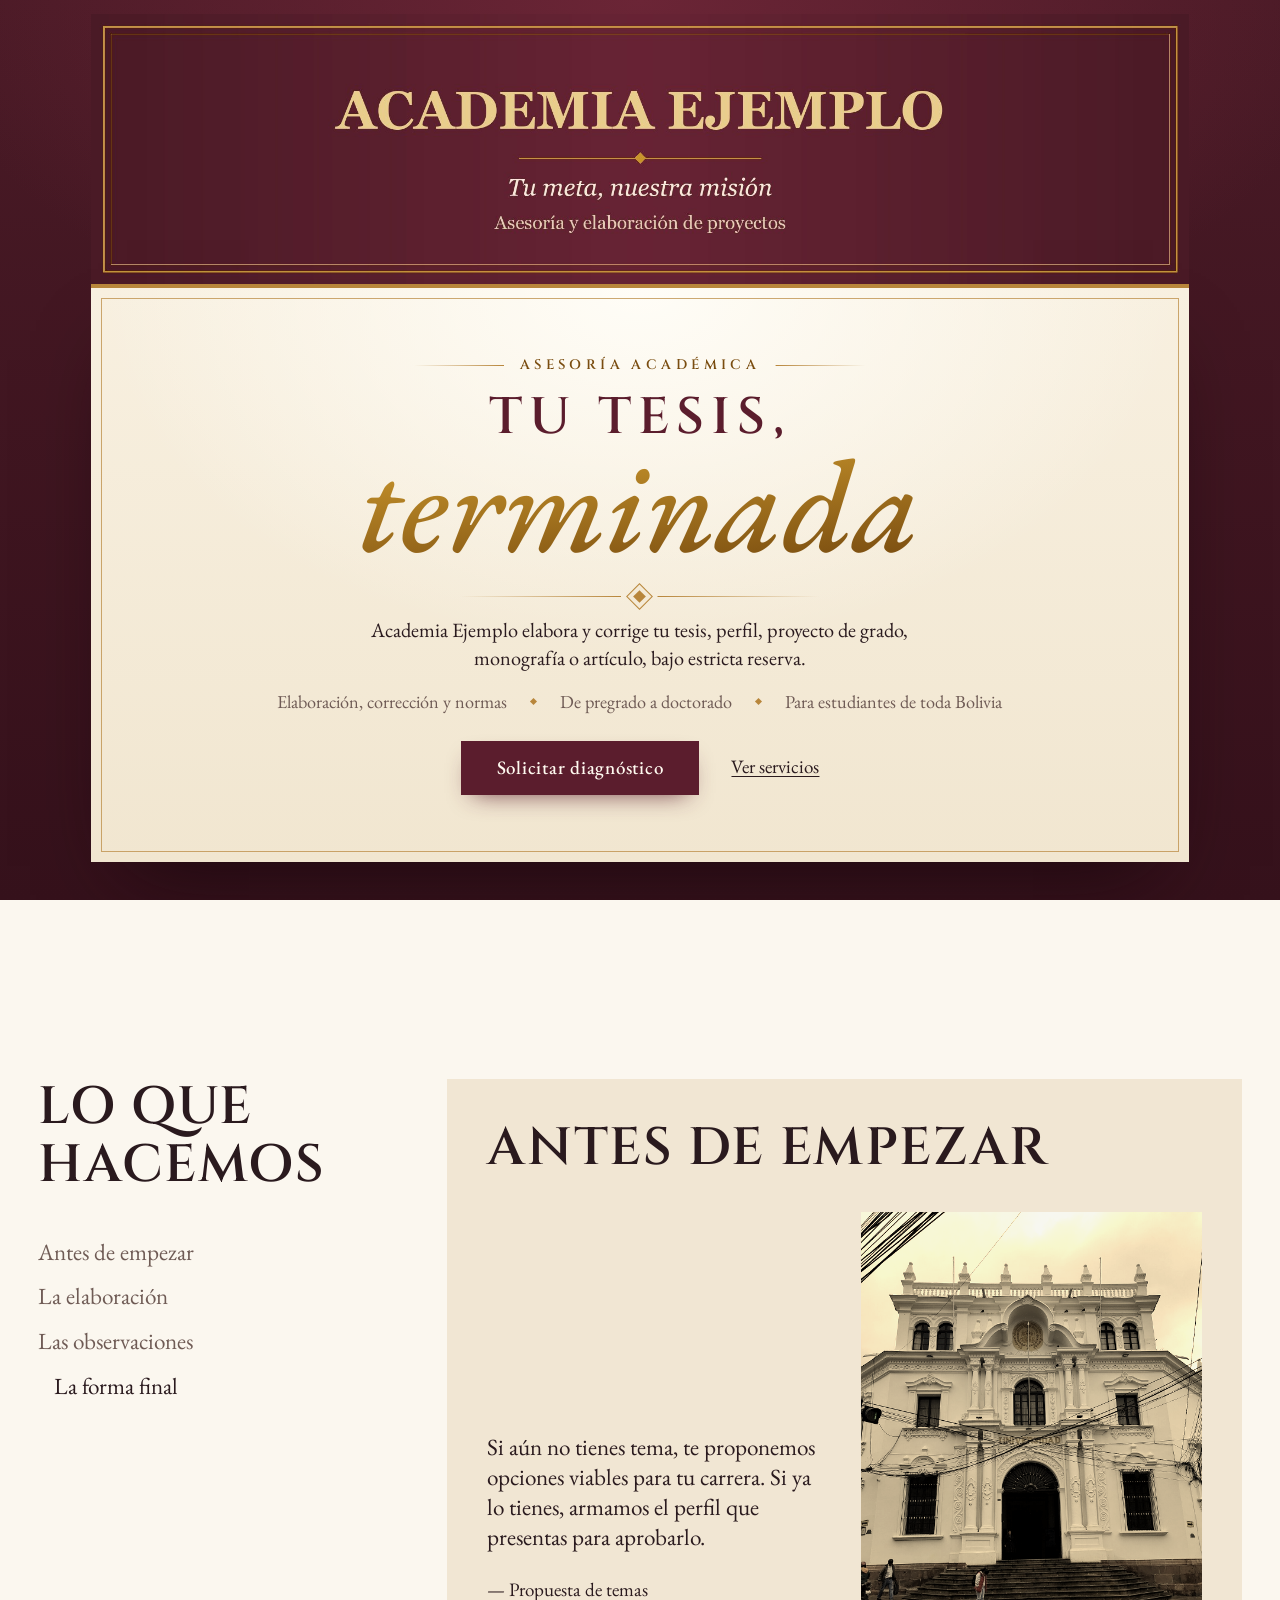
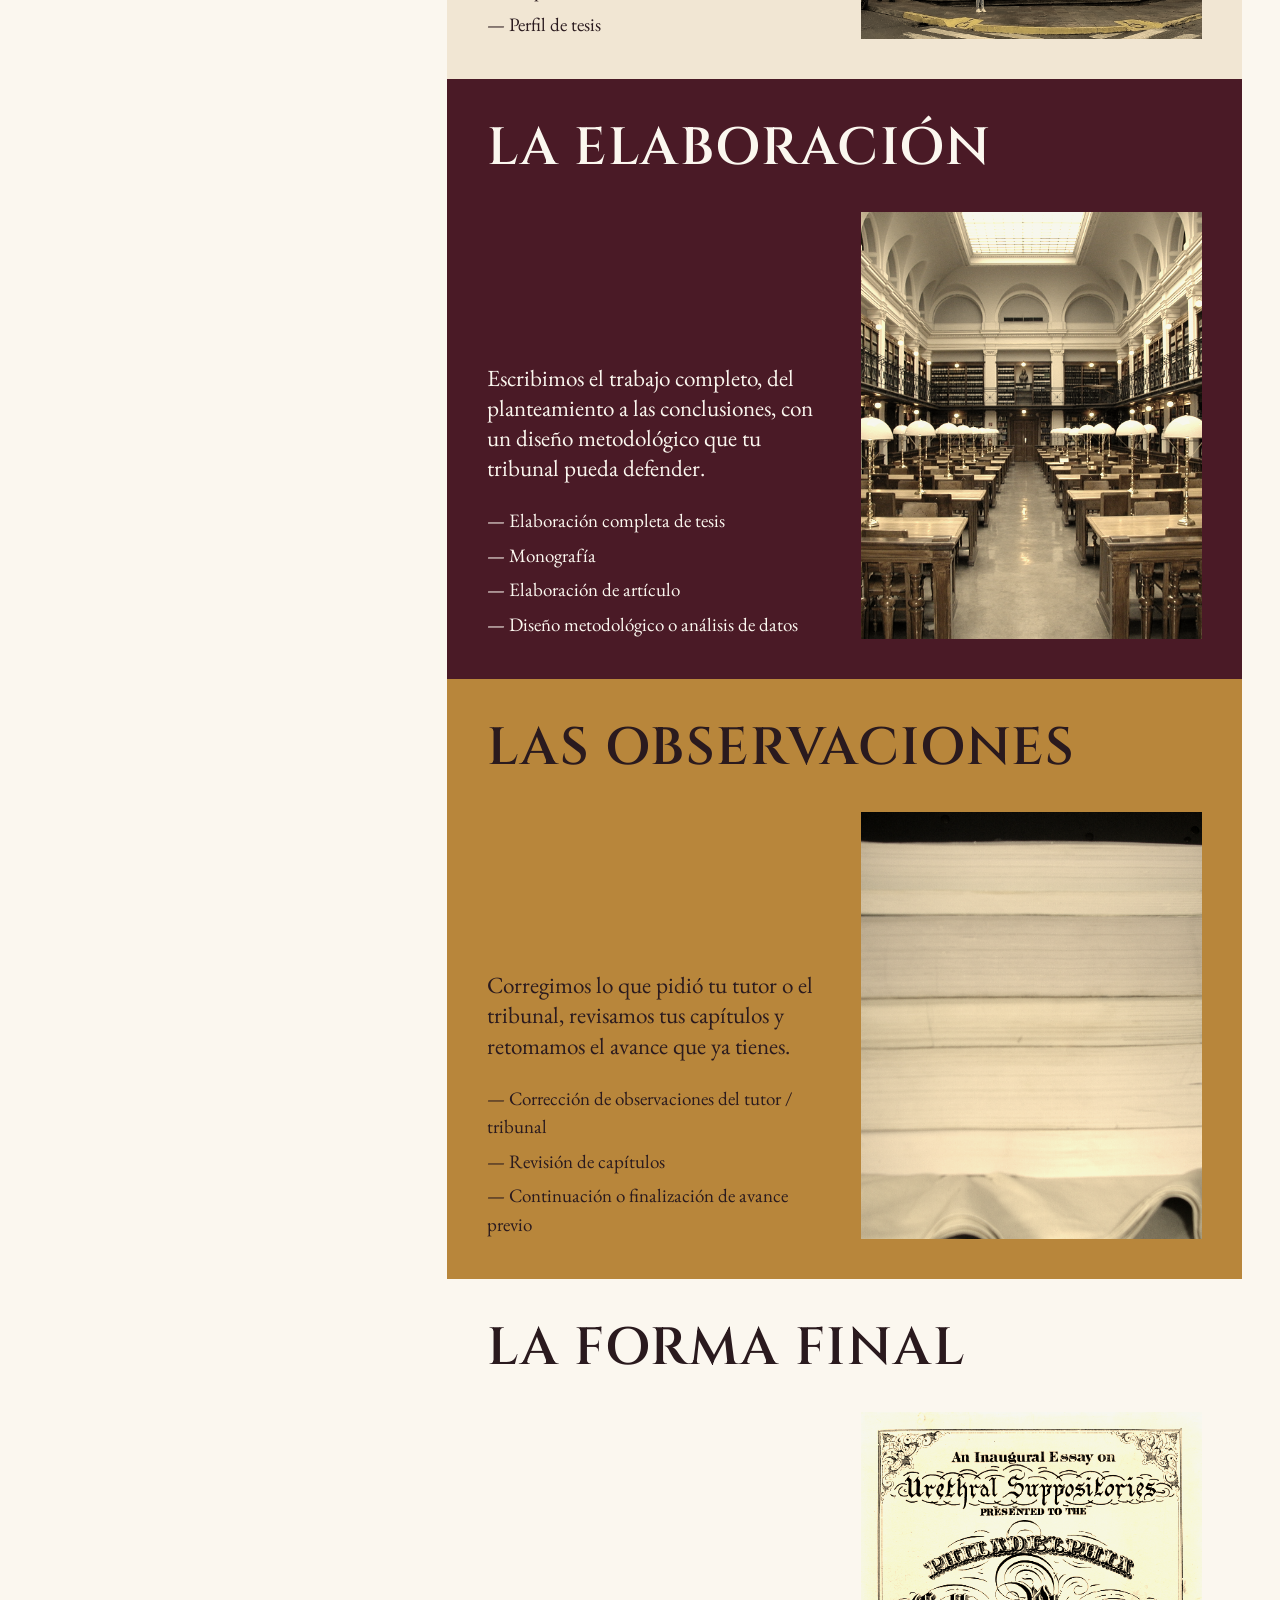
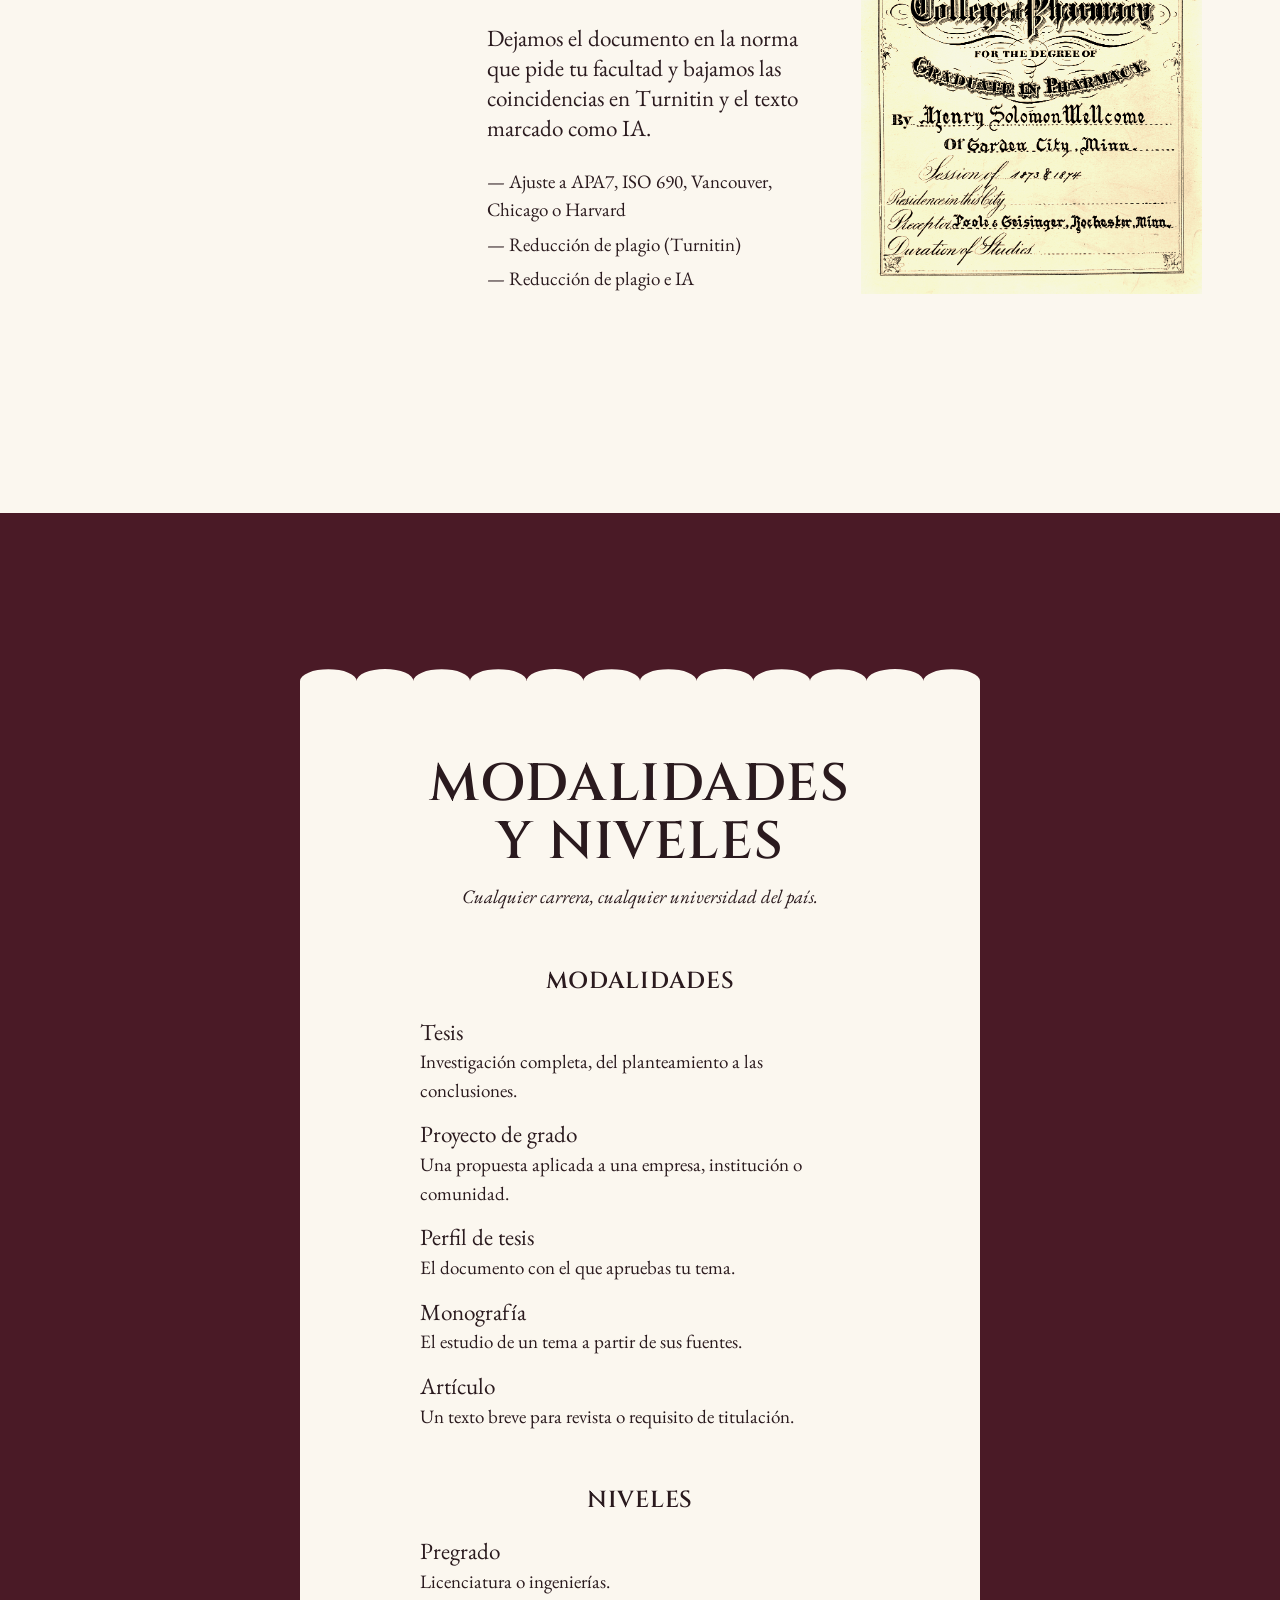
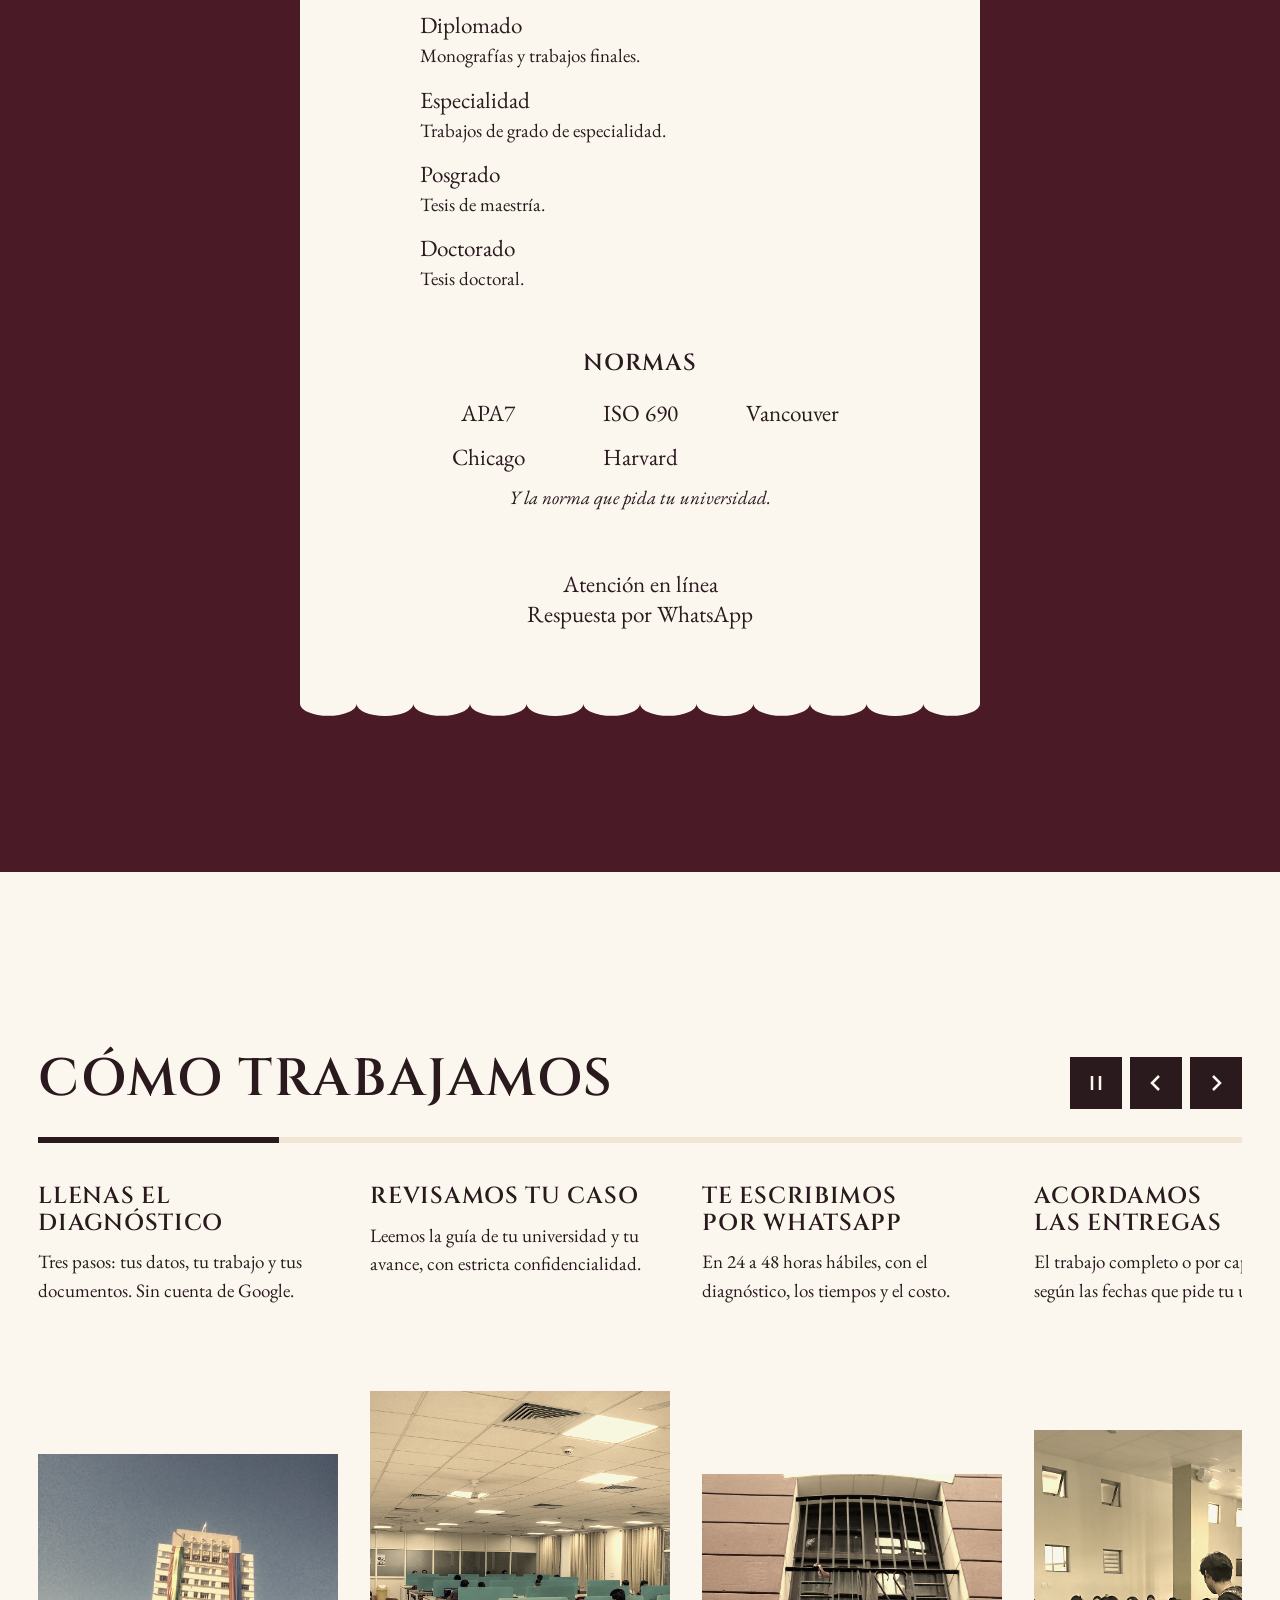
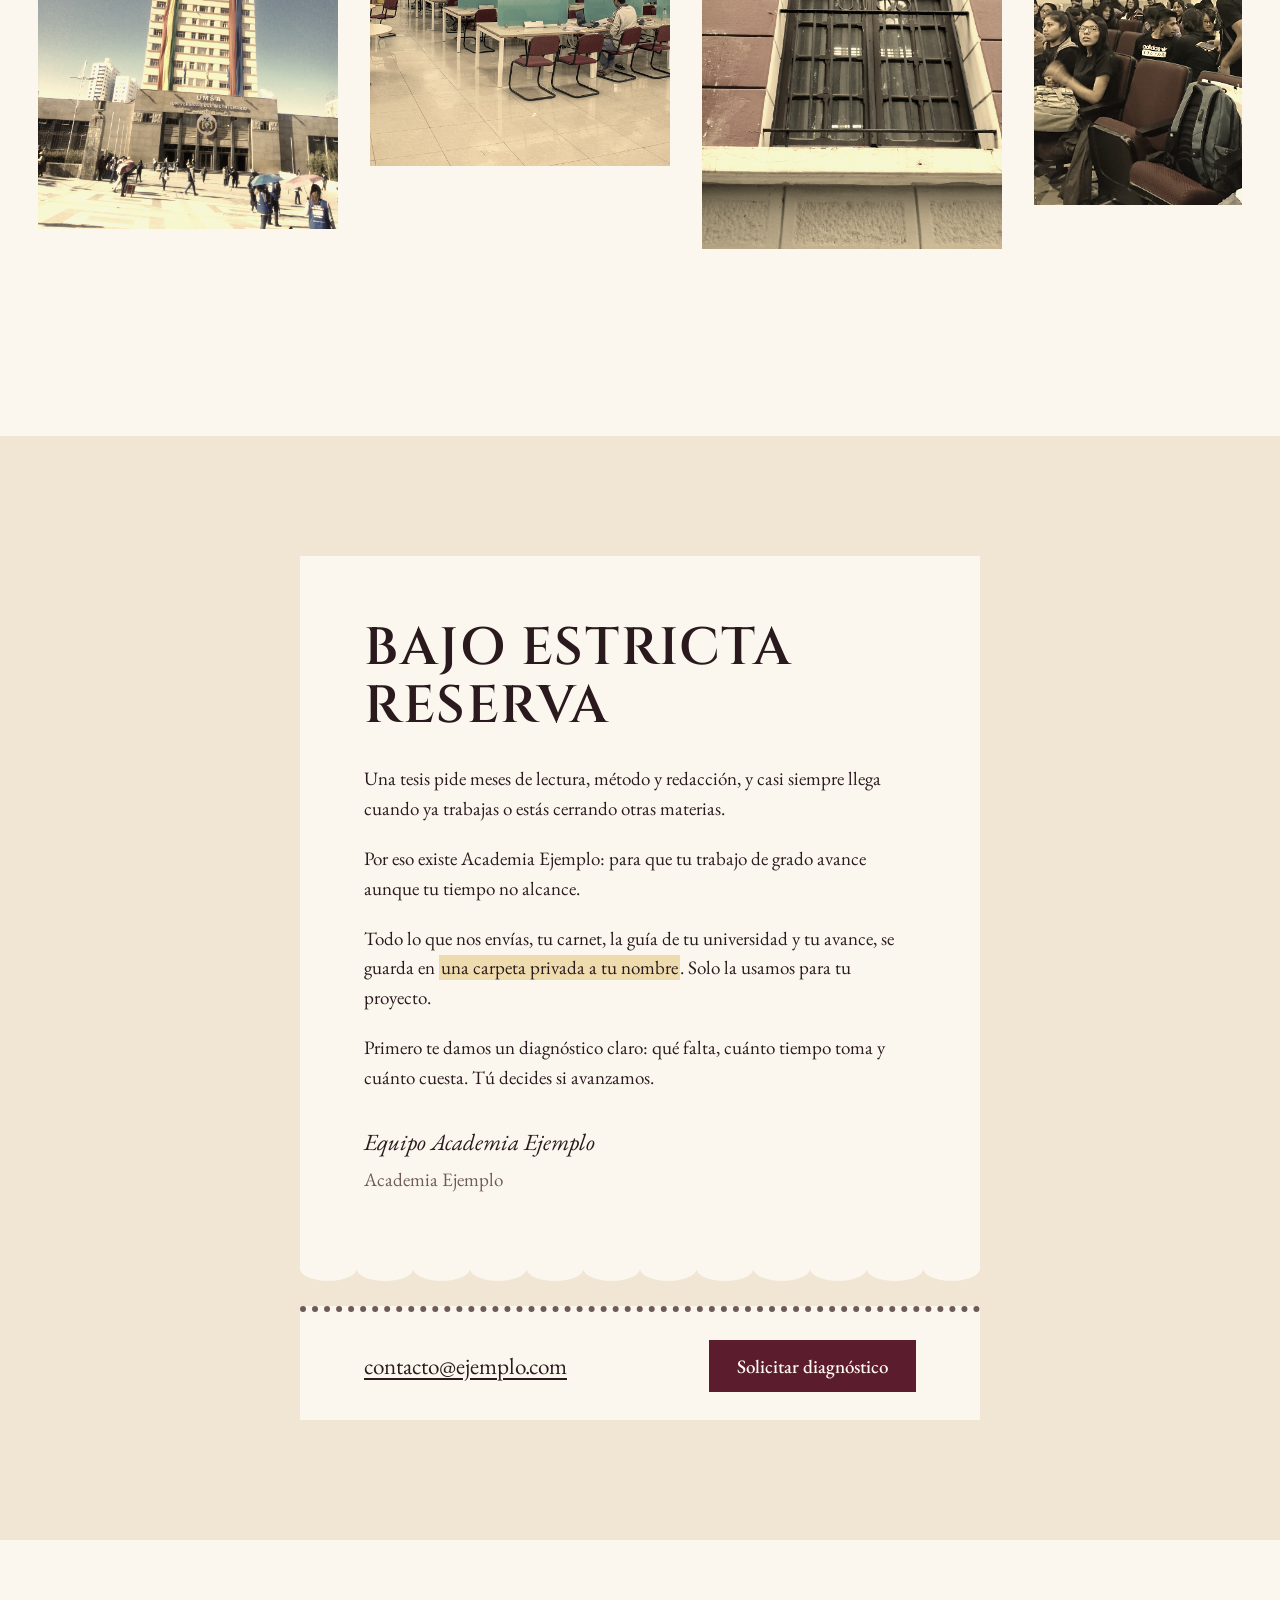
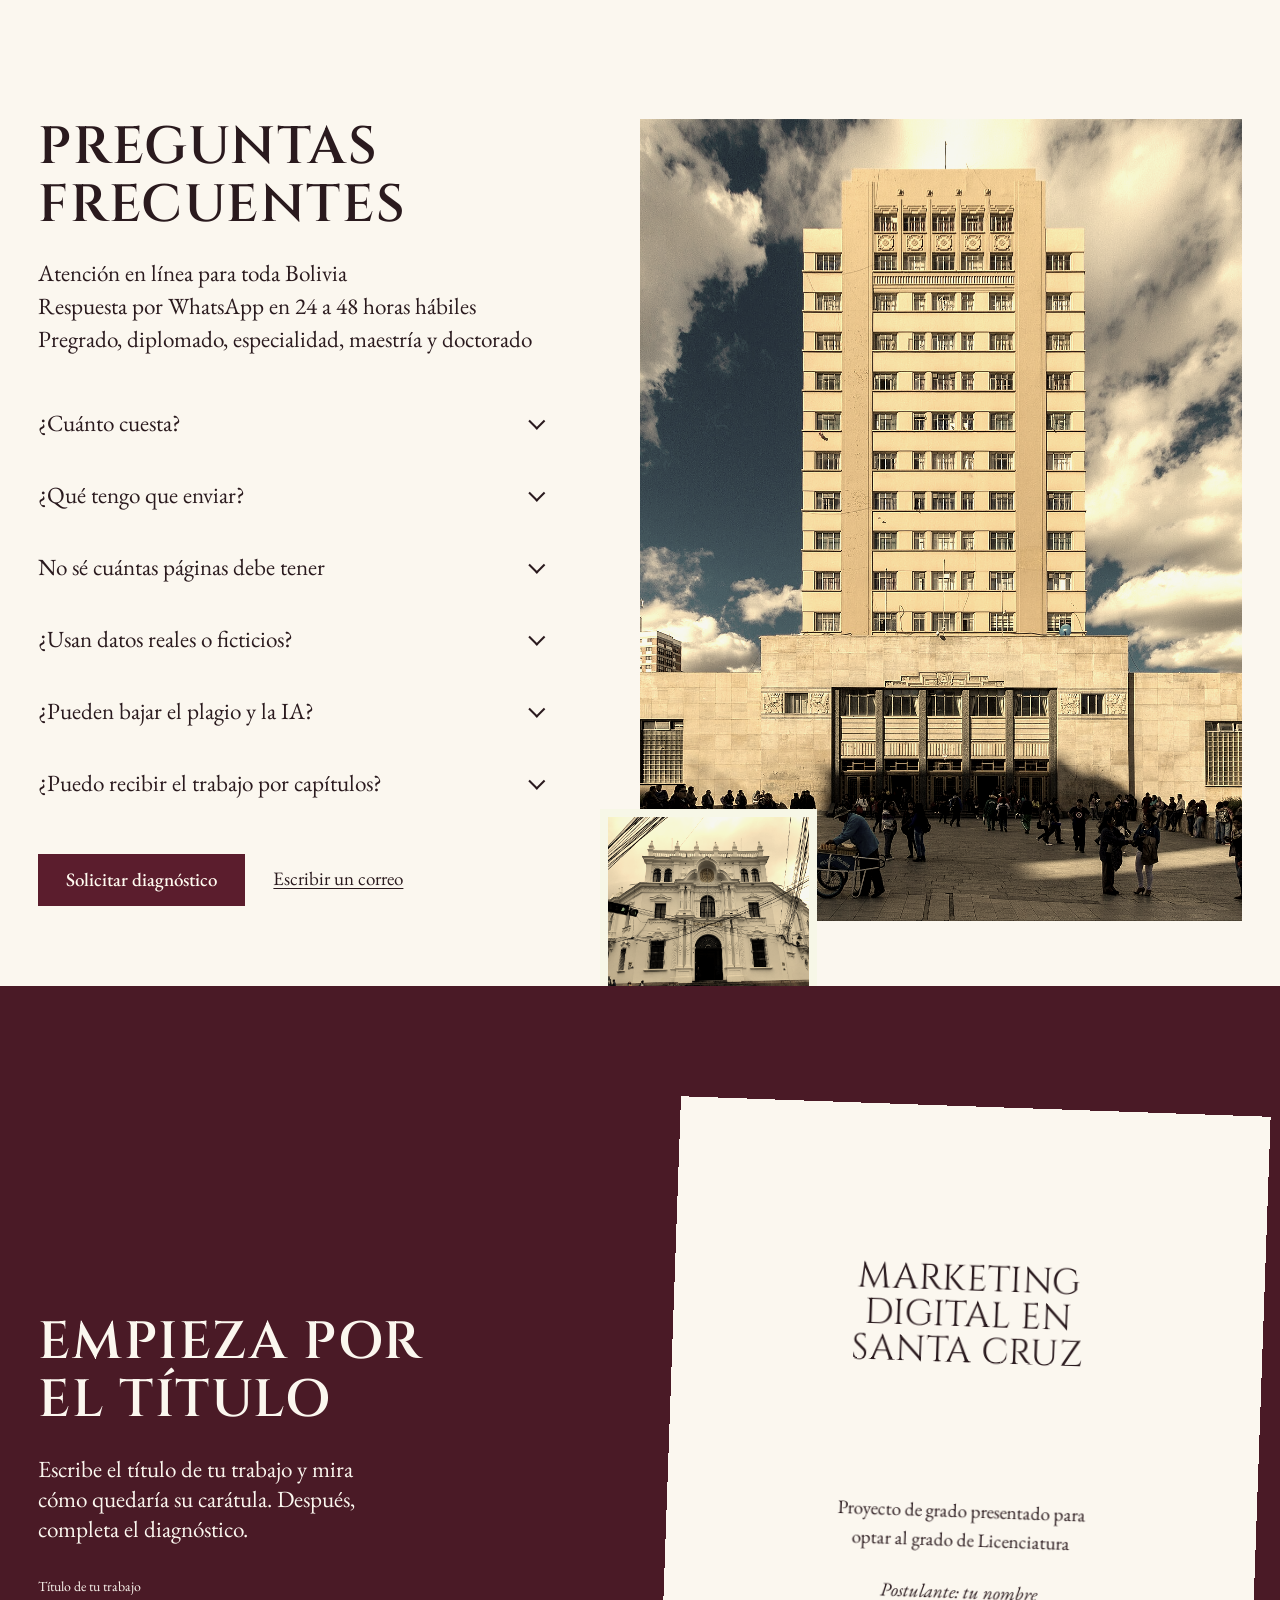
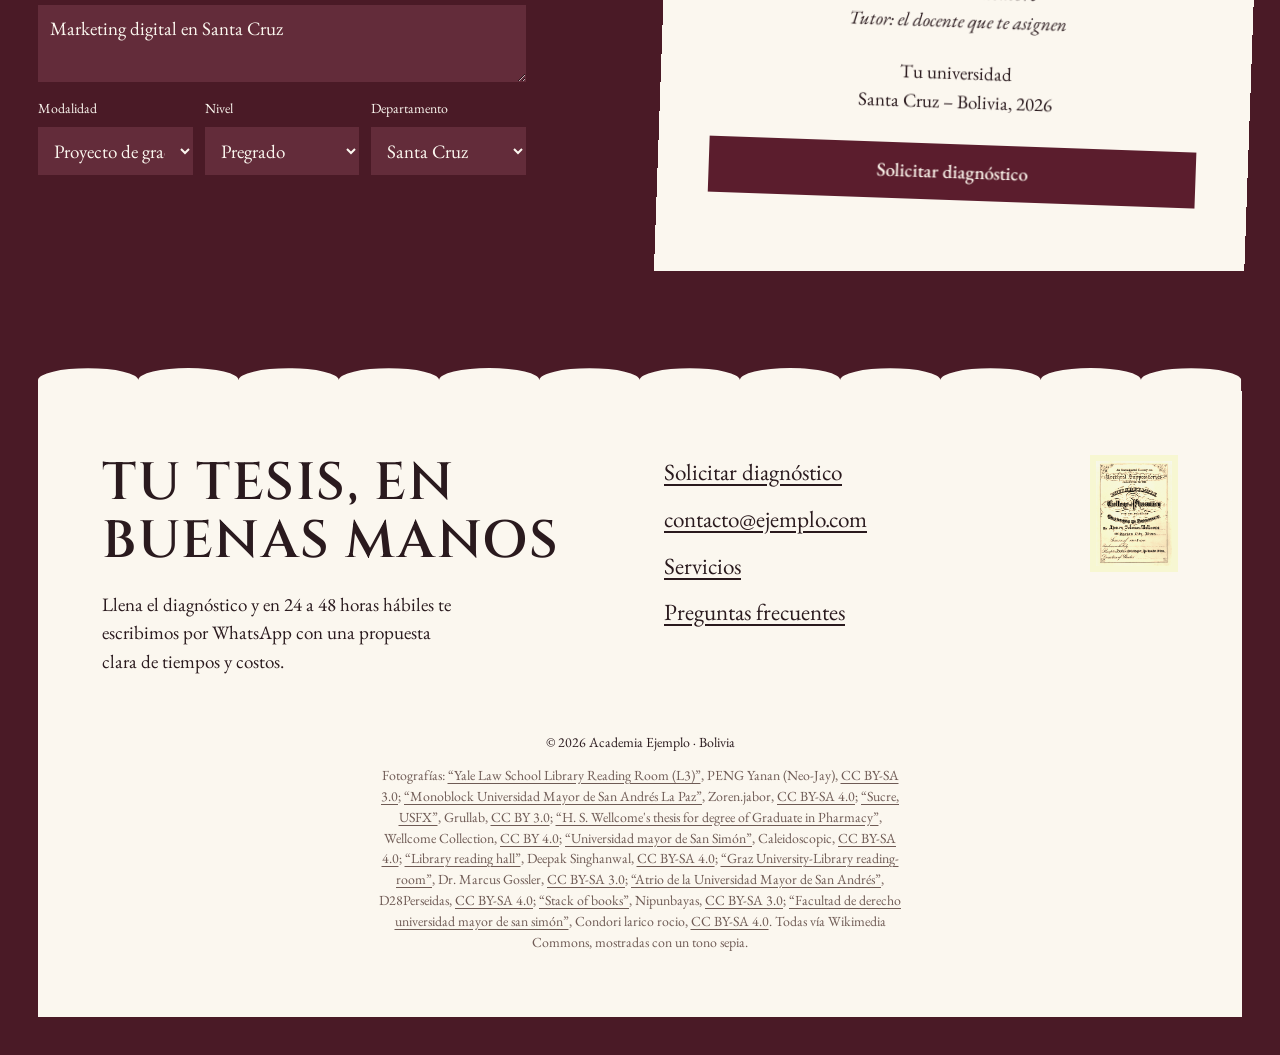
==== index.html @ 6fb90337 "Plantilla: formulario de solicitudes con Google Apps Script, Drive, Sheets y panel de administración" ====
<!doctype html>
<html lang="es">
<head>
  <meta charset="utf-8">
  <meta name="viewport" content="width=device-width, initial-scale=1">
  <title>Academia Ejemplo · Elaboración y corrección de tesis</title>
  <meta name="description" content="Academia Ejemplo elabora y corrige tesis, perfiles, proyectos de grado, monografías y artículos para estudiantes de toda Bolivia, bajo estricta reserva.">
  <link rel="preconnect" href="https://fonts.googleapis.com">
  <link rel="preconnect" href="https://fonts.gstatic.com" crossorigin>
  <link href="https://fonts.googleapis.com/css2?family=Cinzel:wght@400;500;600;700&family=EB+Garamond:ital,wght@0,400;0,500;1,400;1,500&display=swap" rel="stylesheet">
  <link rel="stylesheet" href="site.css">
</head>
<body>

  <!-- Portada: el banner de la marca y, debajo, la carátula -->
  <header class="hero">
    <div class="banner-wrap">
      <img class="banner" src="assets/banner.jpg" width="2000" height="492"
           alt="Academia Ejemplo. Tu meta, nuestra misión. Asesoría y elaboración de tesis y proyectos.">
    </div>
    <div class="hero-card">
      <p class="kicker"><span>Asesoría académica</span></p>
      <h1 class="title">
        <span class="title-small">Tu tesis,</span>
        <em class="title-big">terminada</em>
      </h1>
      <div class="orn" aria-hidden="true"><i></i><b></b><i></i></div>
      <p class="support">Academia Ejemplo elabora y corrige tu tesis, perfil, proyecto de grado, monografía o artículo, bajo estricta reserva.</p>
      <ul class="facts">
        <li>Elaboración, corrección y normas</li>
        <li>De pregrado a doctorado</li>
        <li>Para estudiantes de toda Bolivia</li>
      </ul>
      <div class="hero-foot">
        <a class="btn" href="solicitud.html">Solicitar diagnóstico</a>
        <a class="link" href="#servicios">Ver servicios</a>
      </div>
    </div>
  </header>

  <main>

    <!-- Servicios: hojas apiladas, una por etapa del trabajo -->
    <section class="services" id="servicios" aria-labelledby="servicios-titulo">
      <div class="wrap services-grid">
      <div class="services-index">
        <h2 id="servicios-titulo">Lo que hacemos</h2>
        <ul>
          <li><a href="#etapa-inicio" class="is-active">Antes de empezar</a></li>
          <li><a href="#etapa-elaboracion">La elaboración</a></li>
          <li><a href="#etapa-observaciones">Las observaciones</a></li>
          <li><a href="#etapa-forma">La forma final</a></li>
        </ul>
      </div>
      <div class="sheets">
        <article class="sheet sheet--surface" id="etapa-inicio">
          <h3 class="sheet-name">Antes de empezar</h3>
          <div class="sheet-text">
            <p>Si aún no tienes tema, te proponemos opciones viables para tu carrera. Si ya lo tienes, armamos el perfil que presentas para aprobarlo.</p>
            <ul>
              <li>Propuesta de temas</li>
              <li>Perfil de tesis</li>
            </ul>
          </div>
          <img data-slot="servicios-1" data-slot-label="Servicios · Antes de empezar" class="sheet-photo" src="assets/sucre-usfx.jpg" width="1920" height="1444" loading="lazy"
               alt="Fachada blanca de la Universidad San Francisco Xavier en Sucre, con su escalinata de piedra">
        </article>
        <article class="sheet sheet--ink" id="etapa-elaboracion">
          <h3 class="sheet-name">La elaboración</h3>
          <div class="sheet-text">
            <p>Escribimos el trabajo completo, del planteamiento a las conclusiones, con un diseño metodológico que tu tribunal pueda defender.</p>
            <ul>
              <li>Elaboración completa de tesis</li>
              <li>Monografía</li>
              <li>Elaboración de artículo</li>
              <li>Diseño metodológico o análisis de datos</li>
            </ul>
          </div>
          <img data-slot="servicios-2" data-slot-label="Servicios · La elaboración" class="sheet-photo" src="assets/graz-university-library-reading-room.jpg" width="1600" height="1200" loading="lazy"
               alt="Sala de lectura de la biblioteca de la Universidad de Graz, con estanterías y mesas largas">
        </article>
        <article class="sheet sheet--accent" id="etapa-observaciones">
          <h3 class="sheet-name">Las observaciones</h3>
          <div class="sheet-text">
            <p>Corregimos lo que pidió tu tutor o el tribunal, revisamos tus capítulos y retomamos el avance que ya tienes.</p>
            <ul>
              <li>Corrección de observaciones del tutor / tribunal</li>
              <li>Revisión de capítulos</li>
              <li>Continuación o finalización de avance previo</li>
            </ul>
          </div>
          <img data-slot="servicios-3" data-slot-label="Servicios · Las observaciones" class="sheet-photo" src="assets/stack-of-books.jpg" width="1920" height="1440" loading="lazy"
               alt="Pila de hojas y libros lista para revisar">
        </article>
        <article class="sheet sheet--paper" id="etapa-forma">
          <h3 class="sheet-name">La forma final</h3>
          <div class="sheet-text">
            <p>Dejamos el documento en la norma que pide tu facultad y bajamos las coincidencias en Turnitin y el texto marcado como IA.</p>
            <ul>
              <li>Ajuste a APA7, ISO 690, Vancouver, Chicago o Harvard</li>
              <li>Reducción de plagio (Turnitin)</li>
              <li>Reducción de plagio e IA</li>
            </ul>
          </div>
          <img data-slot="servicios-4" data-slot-label="Servicios · La forma final" class="sheet-photo" src="assets/h-s-wellcome-s-thesis-for-degree.jpg" width="1920" height="2714" loading="lazy"
               alt="Carátula manuscrita de una tesis de farmacia de 1874, con el título, el grado y el nombre del autor">
        </article>
      </div>
      </div>
    </section>

    <!-- Modalidades, niveles y normas: la hoja impresa -->
    <section class="menu" id="modalidades" aria-labelledby="modalidades-titulo">
      <div class="menu-sheet" data-reveal>
        <svg class="scallop scallop--top" viewBox="0 0 640 24" preserveAspectRatio="none" aria-hidden="true"><use href="#scallops"/></svg>
        <h2 id="modalidades-titulo">Modalidades y niveles</h2>
        <p class="menu-note">Cualquier carrera, cualquier universidad del país.</p>

        <div class="menu-group">
          <h3>Modalidades</h3>
          <dl>
            <div><dt>Tesis</dt><dd>Investigación completa, del planteamiento a las conclusiones.</dd></div>
            <div><dt>Proyecto de grado</dt><dd>Una propuesta aplicada a una empresa, institución o comunidad.</dd></div>
            <div><dt>Perfil de tesis</dt><dd>El documento con el que apruebas tu tema.</dd></div>
            <div><dt>Monografía</dt><dd>El estudio de un tema a partir de sus fuentes.</dd></div>
            <div><dt>Artículo</dt><dd>Un texto breve para revista o requisito de titulación.</dd></div>
          </dl>
        </div>

        <div class="menu-group">
          <h3>Niveles</h3>
          <dl>
            <div><dt>Pregrado</dt><dd>Licenciatura o ingenierías.</dd></div>
            <div><dt>Diplomado</dt><dd>Monografías y trabajos finales.</dd></div>
            <div><dt>Especialidad</dt><dd>Trabajos de grado de especialidad.</dd></div>
            <div><dt>Posgrado</dt><dd>Tesis de maestría.</dd></div>
            <div><dt>Doctorado</dt><dd>Tesis doctoral.</dd></div>
          </dl>
        </div>

        <div class="menu-group">
          <h3>Normas</h3>
          <dl class="norms">
            <div><dt>APA7</dt></div>
            <div><dt>ISO 690</dt></div>
            <div><dt>Vancouver</dt></div>
            <div><dt>Chicago</dt></div>
            <div><dt>Harvard</dt></div>
          </dl>
          <p class="menu-note">Y la norma que pida tu universidad.</p>
        </div>

        <p class="menu-close">Atención en línea<br>Respuesta por WhatsApp</p>
        <svg class="scallop scallop--bottom" viewBox="0 0 640 24" preserveAspectRatio="none" aria-hidden="true"><use href="#scallops"/></svg>
      </div>
    </section>

    <!-- Cómo trabajamos: fila de momentos -->
    <section class="steps" id="proceso" aria-labelledby="proceso-titulo">
      <div class="wrap steps-head">
        <h2 id="proceso-titulo" data-reveal>Cómo trabajamos</h2>
        <div class="steps-nav">
          <button type="button" class="square" id="steps-toggle" aria-label="Pausar el movimiento automático" aria-pressed="false">
            <svg viewBox="0 0 24 24" aria-hidden="true"><path class="ico-pause" d="M8 5v14M16 5v14"/><path class="ico-play" d="M8 5l11 7-11 7z"/></svg>
          </button>
          <button type="button" class="square" data-scroll="-1" aria-label="Momento anterior">
            <svg viewBox="0 0 24 24" aria-hidden="true"><path d="M15 5 8 12l7 7"/></svg>
          </button>
          <button type="button" class="square" data-scroll="1" aria-label="Momento siguiente">
            <svg viewBox="0 0 24 24" aria-hidden="true"><path d="m9 5 7 7-7 7"/></svg>
          </button>
        </div>
      </div>
      <div class="wrap"><div class="progress" aria-hidden="true"><span></span></div></div>
      <ol class="row wrap" tabindex="0" aria-label="Pasos del proceso">
        <li class="moment" style="--gap:120px">
          <h3>Llenas el diagnóstico</h3>
          <p>Tres pasos: tus datos, tu trabajo y tus documentos. Sin cuenta de Google.</p>
          <img data-slot="paso-1" data-slot-label="Cómo trabajamos · Llenas el diagnóstico" src="assets/atrio-de-la-universidad-mayor-de-san.jpg" width="1920" height="2560" loading="lazy"
               alt="Edificio central de la Universidad Mayor de San Andrés en La Paz, con estudiantes en el atrio">
        </li>
        <li class="moment" style="--gap:84px">
          <h3>Revisamos tu caso</h3>
          <p>Leemos la guía de tu universidad y tu avance, con estricta confidencialidad.</p>
          <img data-slot="paso-2" data-slot-label="Cómo trabajamos · Revisamos tu caso" src="assets/library-reading-hall.jpg" width="1920" height="1280" loading="lazy"
               alt="Sala de lectura con mesas largas y lámparas">
        </li>
        <li class="moment" style="--gap:140px">
          <h3>Te escribimos por WhatsApp</h3>
          <p>En 24 a 48 horas hábiles, con el diagnóstico, los tiempos y el costo.</p>
          <img data-slot="paso-3" data-slot-label="Cómo trabajamos · Te escribimos por WhatsApp" src="assets/facultad-de-derecho-universidad-mayor-de-san.jpg" width="1920" height="2560" loading="lazy"
               alt="Edificio de la Facultad de Derecho de la Universidad Mayor de San Simón en Cochabamba">
        </li>
        <li class="moment" style="--gap:96px">
          <h3>Acordamos las entregas</h3>
          <p>El trabajo completo o por capítulos, según las fechas que pide tu universidad.</p>
          <img data-slot="paso-4" data-slot-label="Cómo trabajamos · Acordamos las entregas" src="assets/universidad-mayor-de-san-simon.jpg" width="1920" height="1080" loading="lazy"
               alt="Campus de la Universidad Mayor de San Simón en Cochabamba">
        </li>
        <li class="moment" style="--gap:128px">
          <h3>Revisas cada parte</h3>
          <p>Si tu tutor observa algo, lo corregimos antes de la siguiente entrega.</p>
          <img data-slot="paso-5" data-slot-label="Cómo trabajamos · Revisas cada parte" src="assets/monoblock-universidad-mayor-de-san-andres-la.jpg" width="1920" height="1495" loading="lazy"
               alt="El Monoblock de la Universidad Mayor de San Andrés en La Paz, bajo un cielo con nubes">
        </li>
        <li class="moment" style="--gap:88px">
          <h3>Llegas a tu defensa</h3>
          <p>Con el documento en la norma de tu facultad, listo para el tribunal.</p>
          <img data-slot="paso-6" data-slot-label="Cómo trabajamos · Llegas a tu defensa" src="assets/yale-law-school-library-reading-room-l3.jpg" width="1920" height="1440" loading="lazy"
               alt="Dos estudiantes trabajando con sus computadoras en una biblioteca">
        </li>
      </ol>
    </section>

    <!-- Reserva: carta sobre papel -->
    <section class="letter-section" id="reserva" aria-labelledby="reserva-titulo">
      <div class="letter" data-reveal>
        <h2 id="reserva-titulo">Bajo estricta reserva</h2>
        <p>Una tesis pide meses de lectura, método y redacción, y casi siempre llega cuando ya trabajas o estás cerrando otras materias.</p>
        <p>Por eso existe Academia Ejemplo: para que tu trabajo de grado avance aunque tu tiempo no alcance.</p>
        <p>Todo lo que nos envías, tu carnet, la guía de tu universidad y tu avance, se guarda en <mark>una carpeta privada a tu nombre</mark>. Solo la usamos para tu proyecto.</p>
        <p>Primero te damos un diagnóstico claro: qué falta, cuánto tiempo toma y cuánto cuesta. Tú decides si avanzamos.</p>
        <p class="sign">Equipo Academia Ejemplo</p>
        <p class="role">Academia Ejemplo</p>
        <svg class="scallop scallop--bottom" viewBox="0 0 640 24" preserveAspectRatio="none" aria-hidden="true"><use href="#scallops"/></svg>
      </div>
      <div class="stub" data-reveal>
        <a class="stub-mail" href="mailto:contacto@ejemplo.com">contacto@ejemplo.com</a>
        <a class="btn" href="solicitud.html">Solicitar diagnóstico</a>
      </div>
    </section>

    <!-- Preguntas frecuentes junto a una foto alta -->
    <section class="faq" id="preguntas" aria-labelledby="preguntas-titulo">
      <div class="wrap faq-grid">
        <div class="faq-text">
          <h2 id="preguntas-titulo" data-reveal>Preguntas frecuentes</h2>
          <p class="faq-facts" data-reveal>
            <span>Atención en línea para toda Bolivia</span>
            <span>Respuesta por WhatsApp en 24 a 48 horas hábiles</span>
            <span>Pregrado, diplomado, especialidad, maestría y doctorado</span>
          </p>
          <div class="faq-list">
            <details>
              <summary>¿Cuánto cuesta?</summary>
              <p>Depende de la modalidad, la cantidad de páginas y el plazo. Con el diagnóstico te enviamos una propuesta con el costo exacto.</p>
            </details>
            <details>
              <summary>¿Qué tengo que enviar?</summary>
              <p>La foto de tu carnet, la guía o reglamento de tu universidad y tu avance o las observaciones de tu tutor, si ya las tienes.</p>
            </details>
            <details>
              <summary>No sé cuántas páginas debe tener</summary>
              <p>La extensión suele estar en la guía de tu facultad. En el diagnóstico puedes indicar un rango, por ejemplo 50-140.</p>
            </details>
            <details>
              <summary>¿Usan datos reales o ficticios?</summary>
              <p>Tú lo eliges en el diagnóstico: datos fidedignos, ficticios o ambos.</p>
            </details>
            <details>
              <summary>¿Pueden bajar el plagio y la IA?</summary>
              <p>Sí. Ajustamos el texto para reducir las coincidencias en Turnitin y el texto que los detectores marcan como IA.</p>
            </details>
            <details>
              <summary>¿Puedo recibir el trabajo por capítulos?</summary>
              <p>Sí. Si tu universidad pide avances parciales, acordamos una fecha para cada capítulo. Indícalo en los comentarios del diagnóstico.</p>
            </details>
          </div>
          <div class="faq-actions">
            <a class="btn" href="solicitud.html">Solicitar diagnóstico</a>
            <a class="link" href="mailto:contacto@ejemplo.com">Escribir un correo</a>
          </div>
        </div>
        <div class="faq-photos">
          <img data-slot="faq-grande" data-slot-label="Preguntas · Foto grande" class="faq-tall" src="assets/monoblock-universidad-mayor-de-san-andres-la.jpg" width="1920" height="1495" loading="lazy"
               alt="Torre del Monoblock de la Universidad Mayor de San Andrés, en La Paz">
          <img data-slot="faq-chica" data-slot-label="Preguntas · Foto pequeña" class="faq-square" src="assets/sucre-usfx.jpg" width="1920" height="1444" loading="lazy"
               alt="Portada de la Universidad San Francisco Xavier, en Sucre">
        </div>
      </div>
    </section>

    <!-- Cierre: la carátula del visitante -->
    <section class="reply" id="caratula" aria-labelledby="caratula-titulo">
      <div class="wrap reply-grid">
        <div class="reply-text">
          <h2 id="caratula-titulo" data-reveal>Empieza por el título</h2>
          <p data-reveal>Escribe el título de tu trabajo y mira cómo quedaría su carátula. Después, completa el diagnóstico.</p>
          <form class="cover-controls" data-reveal>
            <label for="c-titulo">Título de tu trabajo</label>
            <textarea id="c-titulo" rows="2" maxlength="160">Marketing digital en Santa Cruz</textarea>
            <div class="controls-row">
              <div>
                <label for="c-modalidad">Modalidad</label>
                <select id="c-modalidad">
                  <option>Tesis</option>
                  <option selected>Proyecto de grado</option>
                  <option>Perfil de tesis</option>
                  <option>Monografía</option>
                  <option>Artículo</option>
                </select>
              </div>
              <div>
                <label for="c-nivel">Nivel</label>
                <select id="c-nivel">
                  <option value="Licenciatura" selected>Pregrado</option>
                  <option value="Diplomado">Diplomado</option>
                  <option value="Especialista">Especialidad</option>
                  <option value="Magíster">Maestría</option>
                  <option value="Doctor">Doctorado</option>
                </select>
              </div>
              <div>
                <label for="c-ciudad">Departamento</label>
                <select id="c-ciudad">
                  <option selected>Santa Cruz</option>
                  <option>La Paz</option>
                  <option>Cochabamba</option>
                  <option value="Sucre">Chuquisaca</option>
                  <option value="Trinidad">Beni</option>
                  <option>Oruro</option>
                  <option>Potosí</option>
                  <option>Tarija</option>
                  <option value="Cobija">Pando</option>
                </select>
              </div>
            </div>
          </form>
        </div>
        <div class="cover" aria-live="polite">
          <p class="cover-title" id="out-titulo">Marketing digital en Santa Cruz</p>
          <p class="cover-degree"><span id="out-modalidad">Proyecto de grado</span> presentado para optar al grado de <span id="out-nivel">Licenciatura</span></p>
          <p class="cover-people">Postulante: tu nombre<br>Tutor: el docente que te asignen</p>
          <p class="cover-place">Tu universidad<br><span id="out-ciudad">Santa Cruz</span> – Bolivia, <span id="out-anio">2026</span></p>
          <a class="cover-action" href="solicitud.html">Solicitar diagnóstico</a>
        </div>
      </div>
    </section>
  </main>

  <!-- Reverso de la tarjeta -->
  <footer class="back">
    <div class="postcard">
      <svg class="scallop scallop--top" viewBox="0 0 640 24" preserveAspectRatio="none" aria-hidden="true"><use href="#scallops"/></svg>
      <div class="postcard-grid">
        <div class="postcard-msg">
          <h2>Tu tesis, en buenas manos</h2>
          <p>Llena el diagnóstico y en 24 a 48 horas hábiles te escribimos por WhatsApp con una propuesta clara de tiempos y costos.</p>
        </div>
        <div class="postcard-addr">
          <img data-slot="sello" data-slot-label="Pie de página · Sello" class="stamp" src="assets/h-s-wellcome-s-thesis-for-degree.jpg" width="1920" height="2714" loading="lazy"
               alt="Carátula de una tesis antigua">
          <ul>
            <li><a href="solicitud.html">Solicitar diagnóstico</a></li>
            <li><a href="mailto:contacto@ejemplo.com">contacto@ejemplo.com</a></li>
            <li><a href="#servicios">Servicios</a></li>
            <li><a href="#preguntas">Preguntas frecuentes</a></li>
          </ul>
        </div>
      </div>
      <p class="imprint">© 2026 Academia Ejemplo · Bolivia</p>
      <p class="credits">Fotografías: <a href="https://commons.wikimedia.org/w/index.php?curid=1177377">“Yale Law School Library Reading Room (L3)”</a>, PENG Yanan (Neo-Jay), <a href="https://creativecommons.org/licenses/by-sa/3.0/">CC BY-SA 3.0</a>; <a href="https://commons.wikimedia.org/w/index.php?curid=196712634">“Monoblock Universidad Mayor de San Andrés La Paz”</a>, Zoren.jabor, <a href="https://creativecommons.org/licenses/by-sa/4.0/">CC BY-SA 4.0</a>; <a href="https://commons.wikimedia.org/w/index.php?curid=184752961">“Sucre, USFX”</a>, Grullab, <a href="https://creativecommons.org/licenses/by/3.0/">CC BY 3.0</a>; <a href="https://commons.wikimedia.org/w/index.php?curid=36332575">“H. S. Wellcome's thesis for degree of Graduate in Pharmacy”</a>, Wellcome Collection, <a href="https://creativecommons.org/licenses/by/4.0/">CC BY 4.0</a>; <a href="https://commons.wikimedia.org/w/index.php?curid=77410921">“Universidad mayor de San Simón”</a>, Caleidoscopic, <a href="https://creativecommons.org/licenses/by-sa/4.0/">CC BY-SA 4.0</a>; <a href="https://commons.wikimedia.org/w/index.php?curid=84098044">“Library reading hall”</a>, Deepak Singhanwal, <a href="https://creativecommons.org/licenses/by-sa/4.0/">CC BY-SA 4.0</a>; <a href="https://commons.wikimedia.org/w/index.php?curid=352545">“Graz University-Library reading-room”</a>, Dr. Marcus Gossler, <a href="https://creativecommons.org/licenses/by-sa/3.0/">CC BY-SA 3.0</a>; <a href="https://commons.wikimedia.org/w/index.php?curid=179083456">“Atrio de la Universidad Mayor de San Andrés”</a>, D28Perseidas, <a href="https://creativecommons.org/licenses/by-sa/4.0/">CC BY-SA 4.0</a>; <a href="https://commons.wikimedia.org/w/index.php?curid=16761312">“Stack of books”</a>, Nipunbayas, <a href="https://creativecommons.org/licenses/by-sa/3.0/">CC BY-SA 3.0</a>; <a href="https://commons.wikimedia.org/w/index.php?curid=82748093">“Facultad de derecho universidad mayor de san simón”</a>, Condori larico rocio, <a href="https://creativecommons.org/licenses/by-sa/4.0/">CC BY-SA 4.0</a>. Todas vía Wikimedia Commons, mostradas con un tono sepia.</p>
    </div>
  </footer>

  <!-- Borde festoneado compartido por las hojas de papel -->
  <svg width="0" height="0" style="position:absolute" aria-hidden="true">
    <symbol id="scallops" viewBox="0 0 640 24">
      <path d="M0 24V12a26.67 12 0 0 1 53.33 0a26.67 12 0 0 1 53.34 0a26.67 12 0 0 1 53.33 0a26.67 12 0 0 1 53.33 0a26.67 12 0 0 1 53.34 0a26.67 12 0 0 1 53.33 0a26.67 12 0 0 1 53.33 0a26.67 12 0 0 1 53.34 0a26.67 12 0 0 1 53.33 0a26.67 12 0 0 1 53.33 0a26.67 12 0 0 1 53.34 0a26.67 12 0 0 1 53.33 0V24z"/>
    </symbol>
  </svg>

  <script src="config.js"></script>
  <script src="site.js"></script>
</body>
</html>
---- site.css ----
/* Academia Ejemplo — landing. Dirección: "la página es el objeto" (la carátula).
   Colores tomados del banner de la marca y del formulario: marino y dorado. */

:root {
  /* Paleta del banner: vino, dorado y crema de biblioteca antigua. */
  --bg: #fbf7ef;
  --surface: #f1e6d3;
  --ink: #2a1a1e;
  --muted: #6f5b55;
  --accent: #5b1d2d;
  --accent-hover: #431320;
  --accent-ink: #fffaf0;
  --field: #4a1a26;
  --field-ink: #fbf7ef;
  --field-input: #632c3a;
  --gold: #b8863b;
  --gold-soft: #d9b46a;
  --gold-deep: #7a4d10;

  --display: "Cinzel", "Trajan Pro", Georgia, serif;
  --text: "EB Garamond", Georgia, serif;

  --step-small: clamp(0.8125rem, 0.79rem + 0.1vw, 0.875rem);
  --step-body: clamp(1.0625rem, 1rem + 0.25vw, 1.1875rem);
  --step-lead: clamp(1.15rem, 1.05rem + 0.5vw, 1.45rem);
  --step-head: clamp(1.9rem, 1.2rem + 2.6vw, 3.6rem);

  --m: clamp(16px, 3vw, 40px);
  --gap-section: clamp(120px, 14vw, 200px);
  --ease: cubic-bezier(.2, .7, .2, 1);
}

*, *::before, *::after { box-sizing: border-box; }

html { -webkit-text-size-adjust: 100%; scroll-behavior: smooth; }

body {
  margin: 0;
  background: var(--bg);
  color: var(--ink);
  font: 400 var(--step-body)/1.5 var(--text);
  font-kerning: normal;
}

img { display: block; max-width: 100%; height: auto; }

h1, h2, h3 {
  margin: 0;
  font-family: var(--display);
  font-weight: 600;
  text-transform: uppercase;
  letter-spacing: 0.03em;
  line-height: 1.1;
  text-wrap: balance;
}
h2 { font-size: var(--step-head); }
h3 { font-size: var(--step-lead); line-height: 1.15; }

p { margin: 0; }

a { color: var(--accent); text-underline-offset: 0.18em; }

:focus-visible { outline: 3px solid var(--accent); outline-offset: 3px; }

.wrap { width: calc(100% - 2 * var(--m)); margin-inline: auto; }

/* Fotos: un mismo tono cálido (sepia suave) para que combinen con el banner */
.sheet-photo, .moment img, .faq-photos img, .stamp { filter: sepia(.72) saturate(1.05) contrast(1.05) brightness(.97); object-fit: cover; }

/* Botones: rectángulo plano, esquinas rectas */
.btn {
  display: inline-flex;
  align-items: center;
  justify-content: center;
  min-height: 52px;
  padding: 0 28px;
  background: var(--accent);
  color: var(--accent-ink);
  font: 500 var(--step-body)/1 var(--text);
  text-decoration: none;
  transition: transform .2s var(--ease), background-color .2s;
}
.btn:hover { background: var(--accent-hover); box-shadow: inset 0 0 0 1px var(--gold-soft); }
.btn:active { transform: translateY(1px) scale(.98); }

.link { color: inherit; font-size: var(--step-body); }
.link:hover { color: var(--accent); }

/* ---------- Portada ---------- */
.hero {
  --hero-w: min(100%, 1120px, calc(30svh * 2000 / 492));
  position: relative;
  min-height: 100vh;
  min-height: 100svh;
  display: flex;
  flex-direction: column;
  align-items: center;
  padding: 0 var(--m) var(--m);
  overflow: hidden;
  background:
    radial-gradient(ellipse 80% 60% at 50% 0%, #6b2536 0%, rgba(107, 37, 54, 0) 70%),
    linear-gradient(180deg, #4a1a26, #35111b);
}
/* Banner de la marca, entero y sin recortes: su altura no pasa del 30 % de la pantalla. */
.banner-wrap { flex: none; width: var(--hero-w); margin-top: clamp(8px, 1.6svh, 16px); }
.banner { display: block; width: 100%; max-width: none; height: auto; }

/* Carátula: marco de diploma, papel crema y doble filete dorado */
.hero-card {
  position: relative;
  flex: 1 1 auto;
  width: var(--hero-w);
  min-width: min(100%, 560px);
  padding: clamp(20px, 3.6svh, 44px) clamp(24px, 5vw, 72px) clamp(22px, 3.6svh, 44px);
  display: flex;
  flex-direction: column;
  align-items: center;
  justify-content: center;
  gap: clamp(8px, 1.8svh, 20px);
  text-align: center;
  background:
    radial-gradient(ellipse 70% 90% at 50% 0%, #fffdf7 0%, rgba(255, 253, 247, 0) 70%),
    linear-gradient(180deg, #f8f0e0, #f1e6d0);
  border-top: 4px solid var(--gold);
  box-shadow: 0 40px 80px -36px rgba(20, 5, 10, .8);
}
.hero-card::before {
  content: "";
  position: absolute;
  inset: 10px;
  border: 1px solid rgba(184, 134, 59, .7);
  pointer-events: none;
}
.kicker {
  display: flex;
  align-items: center;
  gap: 16px;
  font-family: var(--display);
  font-size: clamp(0.7rem, 0.62rem + 0.3vw, 0.9rem);
  font-weight: 600;
  letter-spacing: 0.32em;
  text-transform: uppercase;
  color: var(--gold-deep);
}
.kicker::before, .kicker::after {
  content: "";
  width: clamp(28px, 7vw, 90px);
  height: 1px;
  background: linear-gradient(90deg, transparent, var(--gold));
}
.kicker::after { transform: scaleX(-1); }
.title { display: grid; justify-items: center; gap: 0; text-transform: none; letter-spacing: 0; line-height: 1; }
.title-small {
  font-family: var(--display);
  font-weight: 600;
  font-size: min(6.4svh, 3.2rem);
  letter-spacing: 0.14em;
  text-transform: uppercase;
  color: var(--accent);
}
.title-big {
  font-family: var(--text);
  font-style: italic;
  font-weight: 500;
  font-size: min(15.5svh, 8.2rem);
  line-height: 0.95;
  padding: 0 .08em .06em;
  background: linear-gradient(175deg, #c8952c 10%, var(--gold-deep) 90%);
  -webkit-background-clip: text;
  background-clip: text;
  color: transparent;
}
.orn { display: flex; align-items: center; gap: 14px; width: min(100%, 360px); }
.orn i { flex: 1; height: 1px; background: linear-gradient(90deg, transparent, var(--gold)); }
.orn i:last-child { transform: scaleX(-1); }
.orn b { width: 9px; height: 9px; background: var(--gold); transform: rotate(45deg); box-shadow: 0 0 0 4px #f4ead6, 0 0 0 5px var(--gold); }
.support { max-width: 54ch; font-size: clamp(1.05rem, 0.95rem + 0.4vw, 1.3rem); line-height: 1.35; color: var(--ink); }
.facts {
  margin: 0;
  padding: 0;
  list-style: none;
  display: flex;
  flex-wrap: wrap;
  justify-content: center;
  gap: 6px 0;
  font-size: clamp(0.98rem, 0.9rem + 0.3vw, 1.15rem);
  color: var(--muted);
}
.facts li { display: flex; align-items: center; }
.facts li + li::before {
  content: "";
  width: 5px;
  height: 5px;
  margin: 0 clamp(12px, 2vw, 24px);
  background: var(--gold);
  transform: rotate(45deg);
}
.hero-foot { display: flex; align-items: center; justify-content: center; flex-wrap: wrap; gap: 14px 32px; margin-top: clamp(2px, 1svh, 10px); }
.hero-foot .btn { min-height: 54px; padding: 0 36px; letter-spacing: 0.04em; box-shadow: 0 10px 24px -12px rgba(91, 29, 45, .9); }

/* ---------- Servicios: índice fijo y hojas de color ---------- */
.services { padding-top: var(--gap-section); }
.services-grid { display: grid; grid-template-columns: repeat(12, 1fr); column-gap: 24px; align-items: start; }
.services-index { grid-column: 1 / 5; position: sticky; top: 40px; padding-right: 24px; }
.services-index ul { list-style: none; margin: 40px 0 0; padding: 0; display: grid; gap: 10px; }
.services-index a {
  font-size: var(--step-lead);
  color: var(--muted);
  text-decoration: none;
  transition: color .3s, padding-left .3s var(--ease);
}
.services-index a:hover { color: var(--ink); }
.services-index a.is-active { color: var(--ink); padding-left: 16px; }
.sheets { grid-column: 5 / -1; display: grid; }
.sheet {
  display: grid;
  grid-template-columns: 1fr 1fr;
  grid-template-rows: auto 1fr;
  column-gap: 32px;
  min-height: 600px;
  padding: 40px;
}
.sheet--surface { background: var(--surface); color: var(--ink); }
.sheet--ink { background: var(--field); color: var(--field-ink); }
.sheet--accent { background: var(--gold); color: var(--ink); }
.sheet--paper { background: var(--bg); color: var(--ink); }
.sheet-name { grid-column: 1 / -1; font-size: var(--step-head); margin-bottom: 32px; }
.sheet-text { grid-column: 1; align-self: end; display: grid; gap: 24px; }
.sheet-text p { font-size: var(--step-lead); line-height: 1.3; max-width: 30ch; }
.sheet-text ul { margin: 0; padding: 0; list-style: none; display: grid; gap: 6px; }
.sheet-text li::before { content: "— "; }
.sheet-photo { grid-column: 2; grid-row: 2; width: 100%; height: 100%; min-height: 360px; }
.sheet--paper .sheet-photo { object-position: 50% 0; }

/* ---------- Hoja impresa de modalidades ---------- */
.menu {
  margin-top: var(--gap-section);
  padding: var(--gap-section) var(--m);
  background: var(--field);
}
.menu-sheet {
  position: relative;
  width: min(100%, 680px);
  margin-inline: auto;
  background: var(--bg);
  padding: 64px clamp(24px, 6vw, 72px);
  text-align: center;
}
.menu-note { margin-top: 12px; font-size: var(--step-body); font-style: italic; }
.menu-group { margin-top: 56px; }
.menu-group h3 { margin-bottom: 24px; }
.menu-group dl {
  margin: 0 auto;
  max-width: 440px;
  display: grid;
  gap: 16px;
  text-align: left;
}
.menu-group dt { font-size: var(--step-lead); line-height: 1.2; }
.menu-group dd { margin: 2px 0 0; font-size: var(--step-body); }
.menu-group .norms { grid-template-columns: repeat(auto-fit, minmax(110px, 1fr)); text-align: center; }
.menu-close { margin-top: 56px; font-size: var(--step-lead); line-height: 1.3; }
.scallop { position: absolute; left: 0; width: 100%; height: 24px; fill: var(--bg); }
.scallop--top { top: -23px; }
.scallop--bottom { bottom: -23px; transform: scaleY(-1); }

/* ---------- Cómo trabajamos ---------- */
.steps { padding-top: var(--gap-section); overflow: hidden; }
.steps-head { display: flex; justify-content: space-between; align-items: end; gap: 24px; }
.steps-nav { display: flex; gap: 8px; }
.square {
  width: 52px;
  height: 52px;
  display: grid;
  place-items: center;
  border: 0;
  background: var(--ink);
  color: var(--bg);
  cursor: pointer;
  transition: transform .2s var(--ease), background-color .2s;
}
.square svg { width: 24px; height: 24px; fill: none; stroke: currentColor; stroke-width: 2.5; }
.square:hover { background: var(--accent); }
.square .ico-play { display: none; fill: currentColor; stroke: none; }
.square.is-paused .ico-pause { display: none; }
.square.is-paused .ico-play { display: block; }
.square:active { transform: scale(.94); }
.progress { margin-top: 28px; height: 6px; background: var(--surface); }
.progress span { display: block; height: 100%; width: 20%; background: var(--ink); transform-origin: left; }
.row {
  list-style: none;
  margin: 40px auto 0;
  padding: 0 0 8px;
  display: flex;
  gap: 32px;
  overflow-x: auto;
  scroll-snap-type: x mandatory;
  scrollbar-width: none;
}
.row::-webkit-scrollbar { display: none; }
.moment {
  flex: 0 0 300px;
  scroll-snap-align: start;
  display: flex;
  flex-direction: column;
}
.moment p { margin-top: 12px; min-height: 4.5em; }
.moment img { margin-top: var(--gap); aspect-ratio: 4 / 5; width: 100%; height: auto; }

/* ---------- Carta de reserva ---------- */
.letter-section {
  margin-top: var(--gap-section);
  padding: 120px var(--m);
  background: var(--surface);
}
.letter {
  position: relative;
  width: min(100%, 680px);
  margin-inline: auto;
  background: var(--bg);
  padding: clamp(32px, 6vw, 64px);
  display: grid;
  gap: 1.1em;
}
.letter h2 { margin-bottom: 8px; }
.letter p { line-height: 1.55; }
.letter mark { background: #efdcae; color: inherit; padding: 0 2px; }
.sign { margin-top: 12px; font-size: var(--step-lead); font-style: italic; }
.role { margin-top: -0.9em; color: var(--muted); }
.stub {
  width: min(100%, 680px);
  margin: 48px auto 0;
  padding: 28px clamp(24px, 6vw, 64px);
  background: var(--bg);
  border-top: 6px dotted var(--muted);
  display: flex;
  justify-content: space-between;
  align-items: center;
  gap: 16px;
  flex-wrap: wrap;
}
.stub-mail { font-size: var(--step-lead); color: var(--ink); }

/* ---------- Preguntas ---------- */
.faq { padding-top: var(--gap-section); overflow: hidden; }
.faq-grid { display: grid; grid-template-columns: 5fr 1fr 6fr; }
.faq-text { grid-column: 1; padding-bottom: 80px; }
.faq-facts { margin-top: 24px; display: grid; gap: 4px; font-size: var(--step-lead); line-height: 1.25; }
.faq-list { margin-top: 48px; display: grid; gap: 28px; }
.faq-list summary {
  list-style: none;
  cursor: pointer;
  display: flex;
  justify-content: space-between;
  gap: 16px;
  font-size: var(--step-lead);
  line-height: 1.25;
  min-height: 44px;
  align-items: center;
}
.faq-list summary::-webkit-details-marker { display: none; }
.faq-list summary::after {
  content: "";
  flex: none;
  width: 12px;
  height: 12px;
  border-right: 2px solid currentColor;
  border-bottom: 2px solid currentColor;
  transform: rotate(45deg) translateY(-4px);
  transition: transform .25s var(--ease);
}
.faq-list details[open] summary::after { transform: rotate(-135deg) translateY(-4px); }
.faq-list summary:hover { color: var(--accent); }
.faq-list details p { margin-top: 10px; max-width: 48ch; }
.faq-actions { margin-top: 48px; display: flex; align-items: center; gap: 28px; flex-wrap: wrap; }
.faq-photos { grid-column: 3; position: relative; }
.faq-tall { width: 100%; aspect-ratio: 3 / 4; height: auto; object-position: 50% 30%; }
.faq-square {
  position: absolute;
  left: -40px;
  bottom: -40px;
  width: 36%;
  aspect-ratio: 1;
  height: auto;
  border: 8px solid var(--bg);
}

/* ---------- Cierre: la carátula ---------- */
.reply {
  padding-top: 120px;
  background: var(--field);
  color: var(--field-ink);
  overflow: hidden;
}
.reply-grid { display: grid; grid-template-columns: repeat(12, 1fr); column-gap: 24px; align-items: end; }
.reply-text { grid-column: 1 / 6; padding-bottom: 96px; display: grid; gap: 24px; }
.reply-text > p { font-size: var(--step-lead); line-height: 1.3; max-width: 30ch; }
.cover-controls { display: grid; gap: 8px; margin-top: 8px; }
.cover-controls label { font-size: var(--step-small); }
.cover-controls textarea, .cover-controls select {
  width: 100%;
  min-height: 48px;
  padding: 10px 12px;
  border: 0;
  background: var(--field-input);
  color: var(--field-ink);
  font: inherit;
  font-size: var(--step-body);
  resize: vertical;
}
.controls-row { display: grid; grid-template-columns: repeat(3, 1fr); gap: 12px; margin-top: 8px; }
.controls-row > div { display: grid; gap: 8px; }
.cover {
  grid-column: 7 / -1;
  aspect-ratio: 5 / 7;
  max-height: 900px;
  margin-bottom: -60px;
  background: var(--bg);
  color: var(--ink);
  /* El borde inferior queda recortado por la sección: el botón sube por encima del recorte. */
  padding: clamp(28px, 4vw, 56px) clamp(28px, 4vw, 56px) calc(clamp(28px, 4vw, 56px) + 80px);
  display: flex;
  flex-direction: column;
  align-items: center;
  text-align: center;
  transform: rotate(2deg);
  transform-origin: 50% 100%;
}
.cover-title {
  margin: auto 0;
  font-family: var(--display);
  font-size: clamp(1.75rem, 1.3rem + 1.2vw, 2.25rem);
  line-height: 1;
  letter-spacing: 0.01em;
  max-width: 16ch;
  text-transform: uppercase;
  text-wrap: balance;
  overflow-wrap: anywhere;
  transition: opacity .2s;
}
.cover-degree { margin-top: 24px; font-size: var(--step-body); max-width: 28ch; }
.cover-people { margin-top: 24px; font-size: var(--step-body); font-style: italic; }
.cover-place { margin-top: 24px; font-size: var(--step-body); }
.cover-action {
  margin-top: 28px;
  width: 100%;
  min-height: 56px;
  display: grid;
  place-items: center;
  background: var(--accent);
  color: var(--accent-ink);
  font-size: var(--step-body);
  font-weight: 500;
  text-decoration: none;
  transition: background-color .2s, transform .2s var(--ease);
}
.cover-action:hover { background: var(--accent-hover); box-shadow: inset 0 0 0 1px var(--gold-soft); }
.cover-action:active { transform: scale(.98); }

/* ---------- Reverso ---------- */
.back { background: var(--field); padding: 120px var(--m) var(--m); }
.postcard {
  position: relative;
  width: min(100%, 1240px);
  margin-inline: auto;
  background: var(--bg);
  padding: clamp(32px, 5vw, 64px);
}
.postcard-grid { display: grid; grid-template-columns: 1fr 1fr; gap: 48px; }
.postcard-msg p { margin-top: 20px; max-width: 40ch; }
.postcard-addr { position: relative; padding-right: 120px; }
.postcard-addr ul { list-style: none; margin: 0; padding: 0; display: grid; gap: 12px; }
.postcard-addr a { font-size: var(--step-lead); color: var(--ink); }
.postcard-addr a:hover { color: var(--accent); }
.stamp {
  position: absolute;
  top: 0;
  right: 0;
  width: 88px;
  aspect-ratio: 3 / 4;
  height: auto;
  border: 6px solid var(--surface);
}
.imprint { margin-top: 56px; text-align: center; font-size: var(--step-small); }
.credits { margin: 12px auto 0; max-width: 75ch; font-size: var(--step-small); color: var(--muted); text-align: center; }
.credits a { color: inherit; }

/* ---------- Entradas ---------- */
.js [data-reveal], .js .sheet-text, .js .cover {
  opacity: 0;
  translate: 0 24px;
  transition: opacity .7s var(--ease), translate .7s var(--ease);
  transition-delay: var(--d, 0ms);
}
.js .is-in { opacity: 1; translate: 0 0; }

/* ---------- Teléfono ---------- */
@media (max-width: 760px) {
  .hero { --hero-w: 100%; }
  .hero-card { min-width: 0; }
  .facts { flex-direction: column; align-items: center; }
  .facts li + li::before { display: none; }
  .hero-foot { flex-direction: column; width: 100%; }
  .hero-foot .btn { width: 100%; }

  .services-grid { grid-template-columns: 1fr; }
  .services-index { grid-column: 1; position: static; padding: 0 0 32px; }
  .services-index ul { display: none; }
  .sheets { grid-column: 1; margin-inline: calc(-1 * var(--m)); }
  .sheet { grid-template-columns: 1fr; grid-template-rows: auto; min-height: 0; padding: 32px 20px 40px; }
  .sheet-name { margin-bottom: 20px; }
  .sheet-text { grid-column: 1; grid-row: 2; }
  .sheet-photo { grid-column: 1; grid-row: 3; margin-top: 28px; aspect-ratio: 4 / 3; height: auto; min-height: 0; }

  .menu { padding: 96px 10px; }
  .menu-sheet { padding: 48px 28px; }

  .moment { flex-basis: 72vw; }
  .moment img { margin-top: calc(var(--gap) / 2.5); }
  .row { gap: 16px; }

  .letter-section { padding: 96px 0; }
  .stub { flex-direction: column; align-items: stretch; }
  .stub .btn { width: 100%; }

  .faq-grid { grid-template-columns: 1fr; }
  .faq-photos { grid-column: 1; grid-row: 1; margin-bottom: 80px; }
  .faq-tall { aspect-ratio: 4 / 5; }
  .faq-square { left: auto; right: -12px; width: 38%; }
  .faq-text { grid-column: 1; }
  .faq-actions .btn { width: 100%; }

  .reply-grid { grid-template-columns: 1fr; }
  .reply-text { grid-column: 1; padding-bottom: 56px; }
  .controls-row { grid-template-columns: 1fr; }
  .cover { grid-column: 1; width: 92%; justify-self: center; transform: rotate(1deg); aspect-ratio: auto; min-height: 520px; }

  .back { padding-top: 80px; }
  .postcard-grid { grid-template-columns: 1fr; gap: 32px; }
  .postcard-addr { padding-right: 76px; }
  .stamp { width: 64px; }
}

@media (max-width: 1023px) {
  .steps-nav { display: none; }
  .postcard-grid { grid-template-columns: 1fr; gap: 32px; }
  .sheet { grid-template-columns: 1fr; min-height: 0; }
  .sheet-text { grid-column: 1; grid-row: 2; }
  .sheet-photo { grid-column: 1; grid-row: 3; margin-top: 28px; aspect-ratio: 4 / 3; height: auto; min-height: 0; }
  .controls-row { grid-template-columns: 1fr; }
  .faq-grid { grid-template-columns: 1fr; }
  .faq-text { grid-column: 1; grid-row: 2; }
  .faq-photos { grid-column: 1; grid-row: 1; margin-bottom: 80px; max-width: 640px; }
  .faq-tall { aspect-ratio: 4 / 5; }
  .faq-square { left: auto; right: -12px; width: 38%; }
}

@media (prefers-reduced-motion: reduce) {
  html { scroll-behavior: auto; }
  .js [data-reveal], .js .sheet-text, .js .cover { translate: none; transition: opacity .3s; }
}
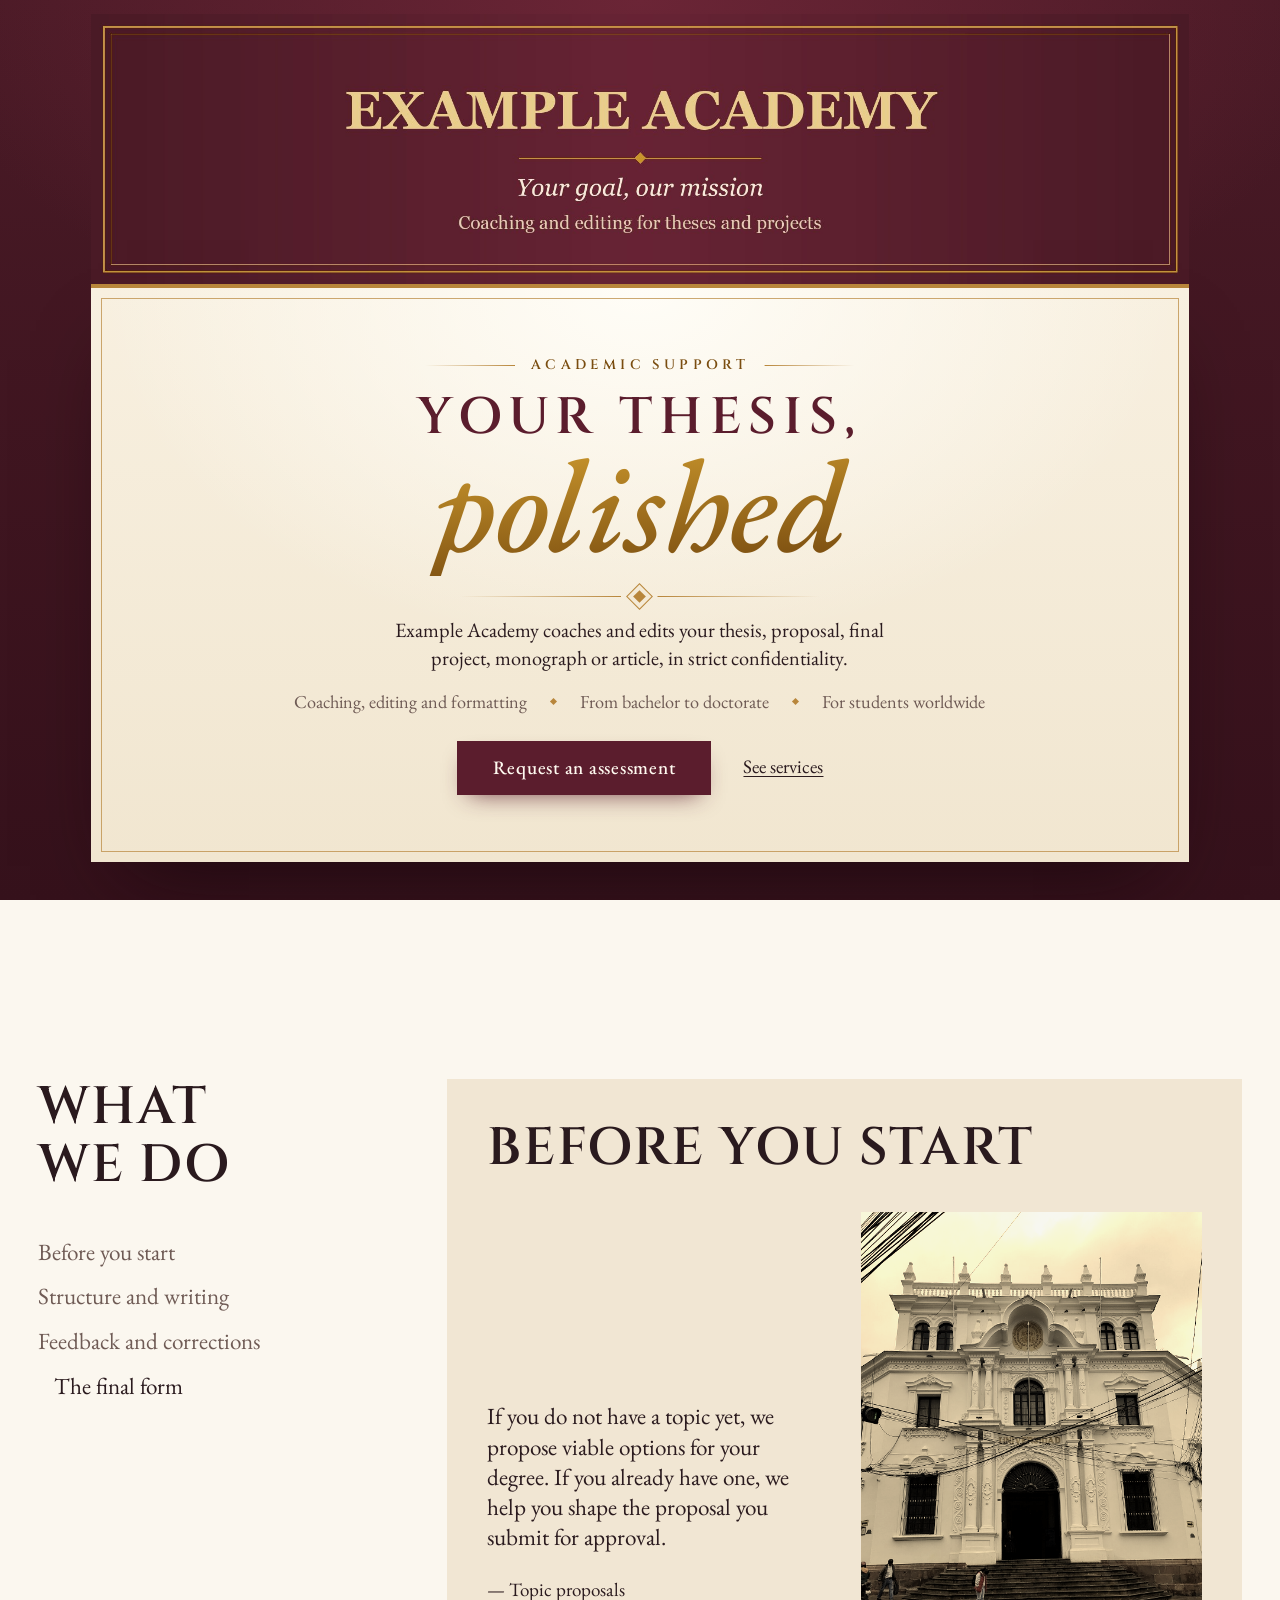
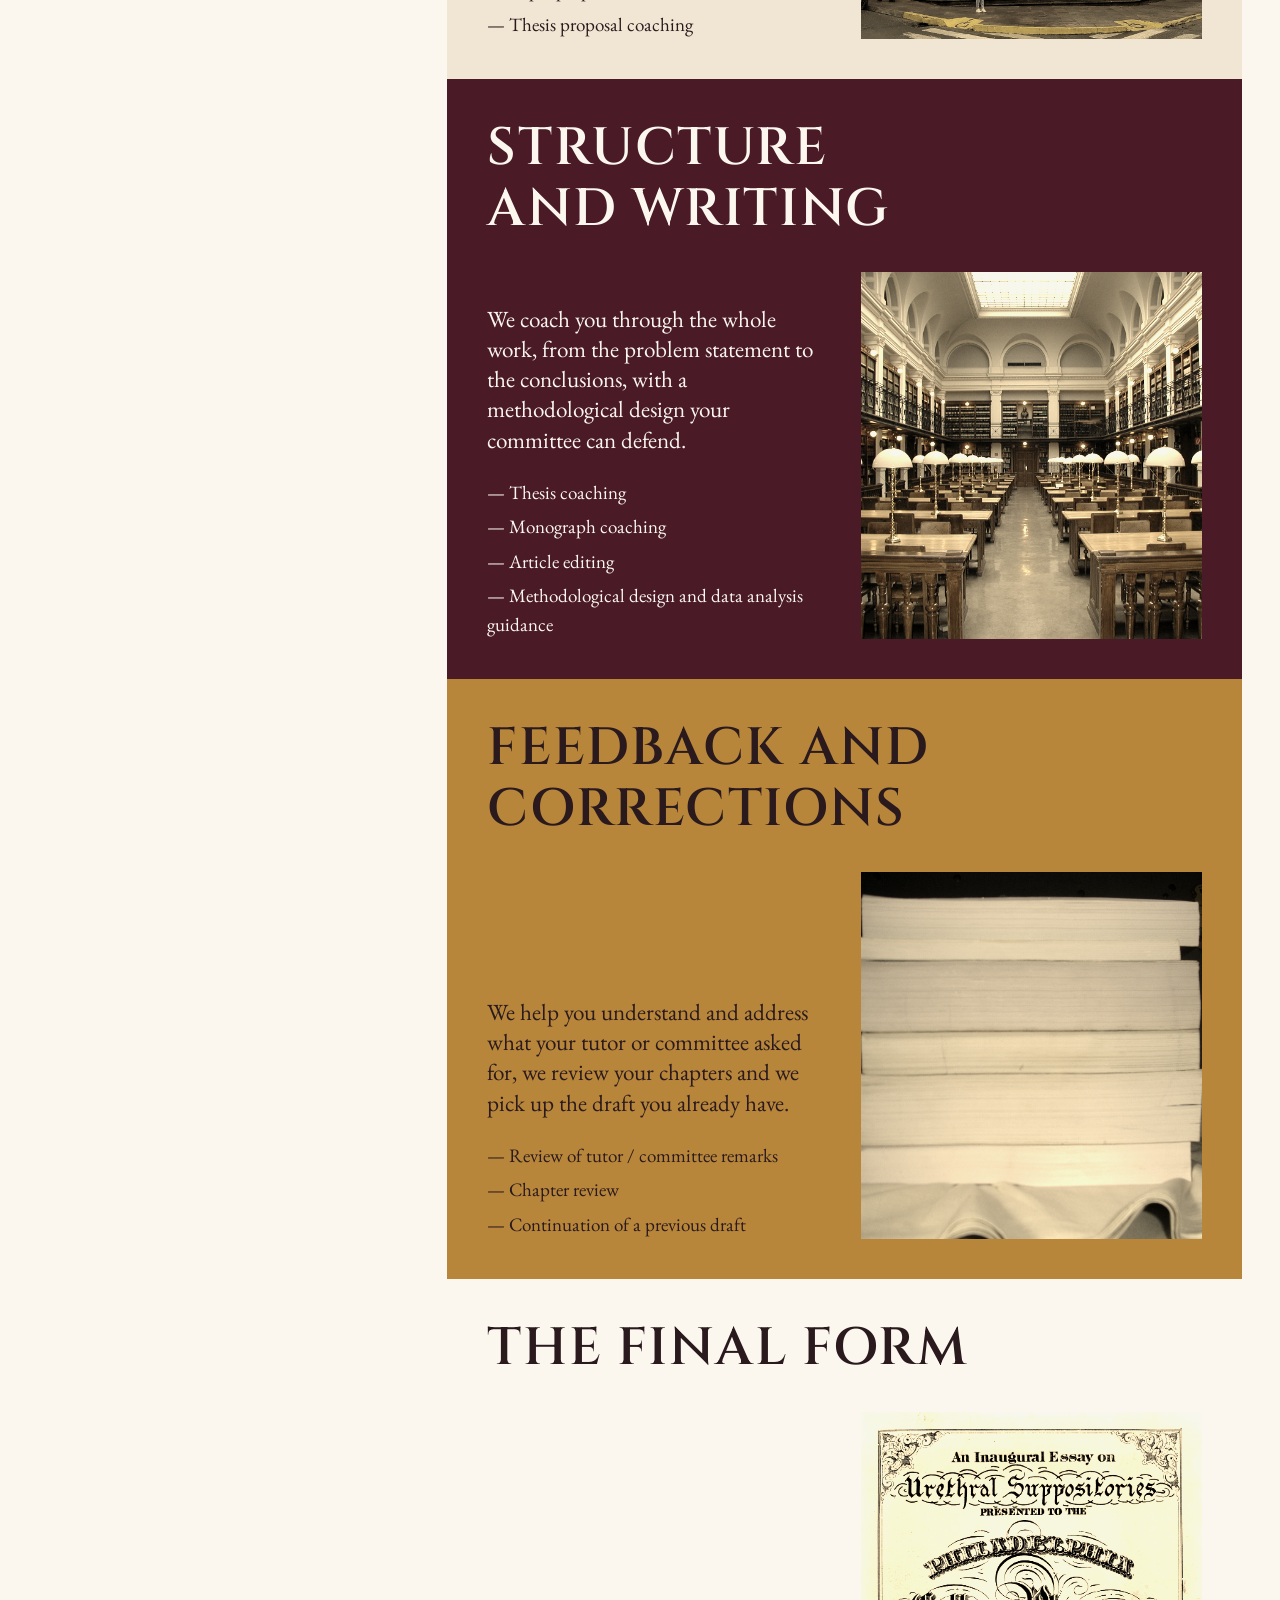
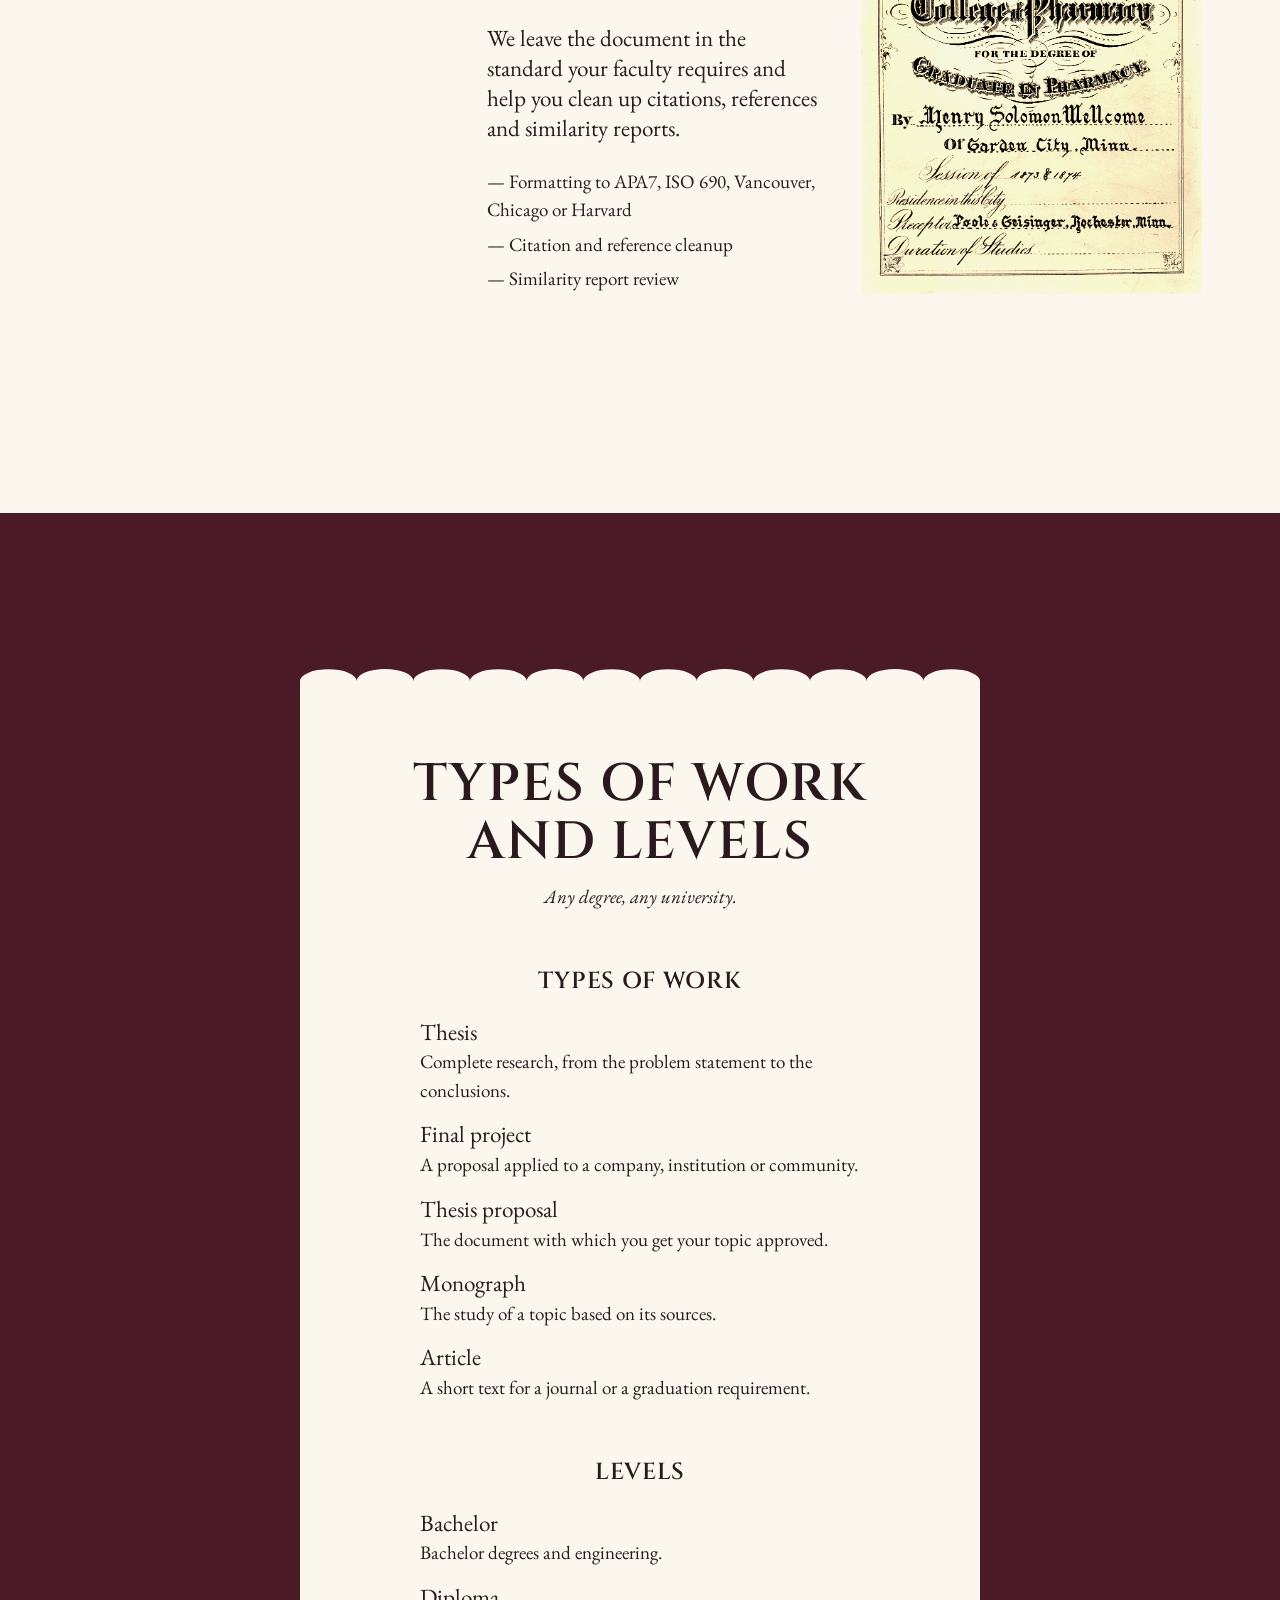
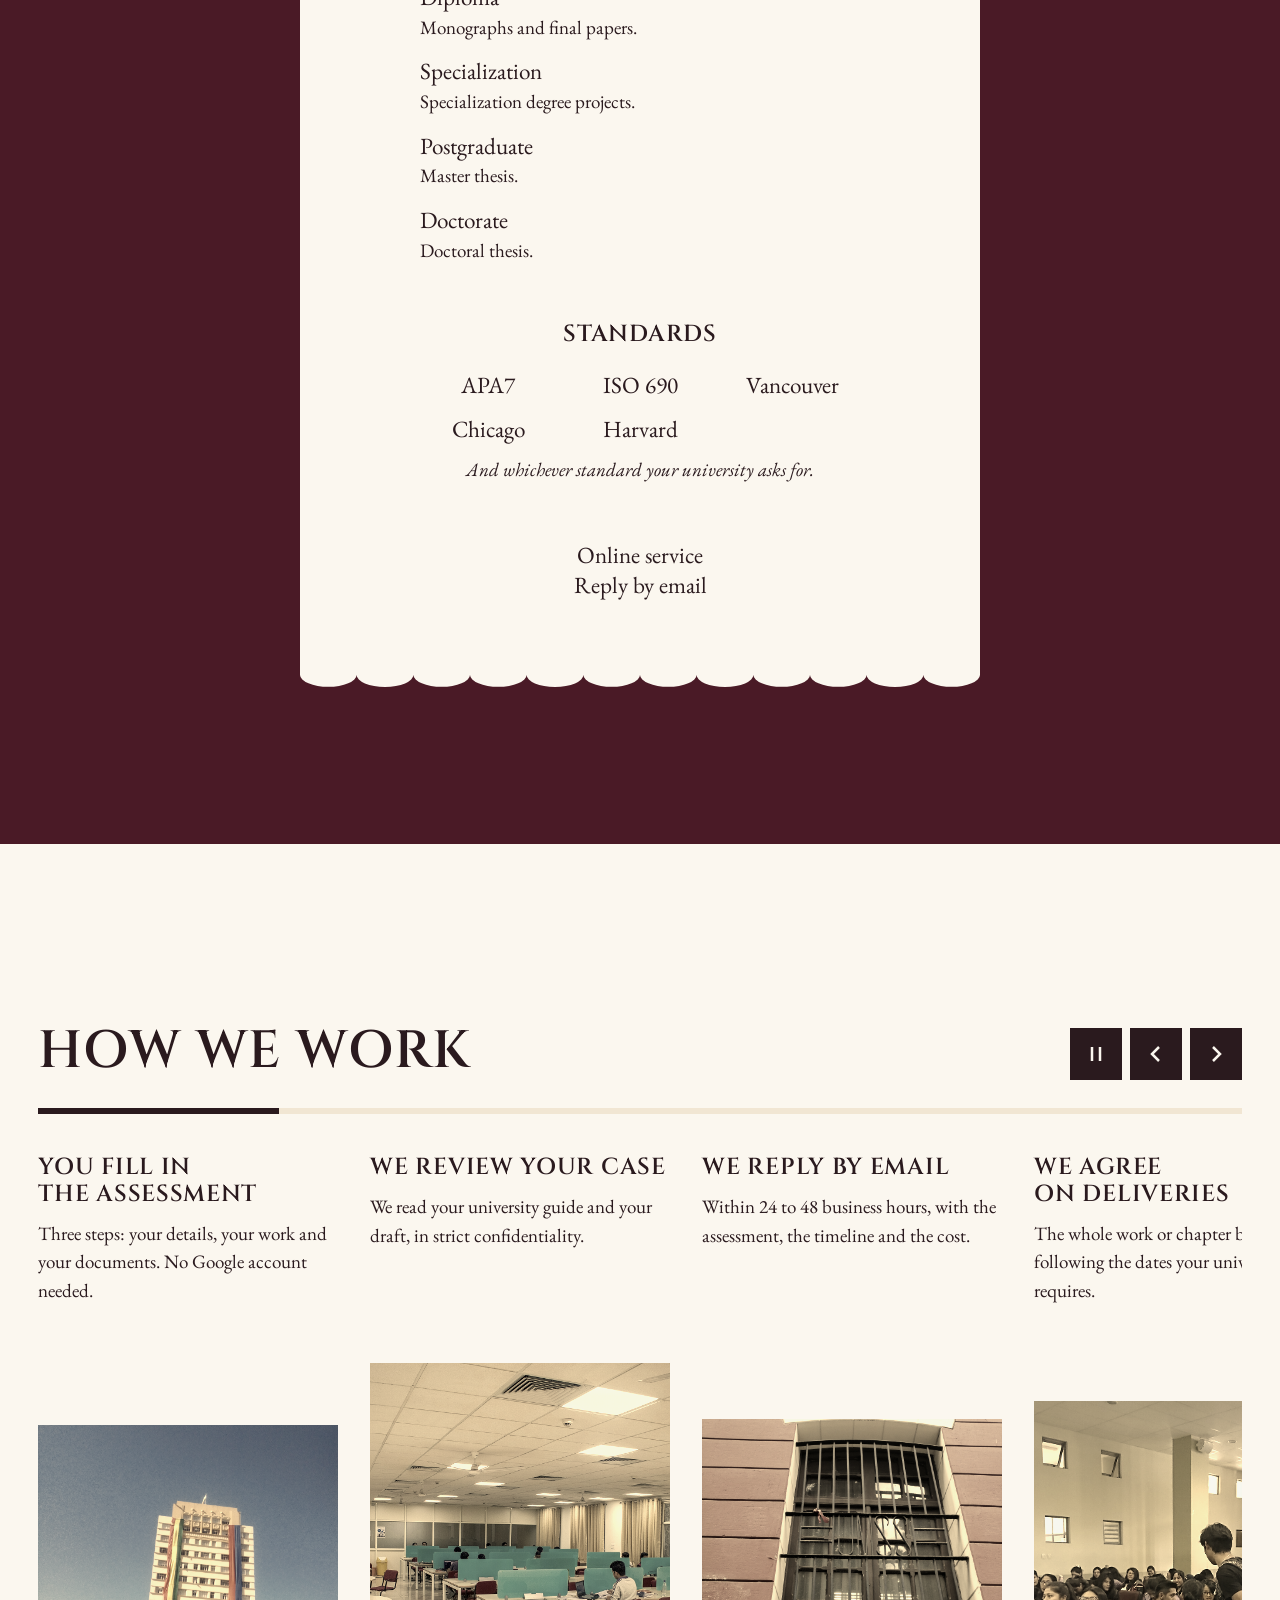
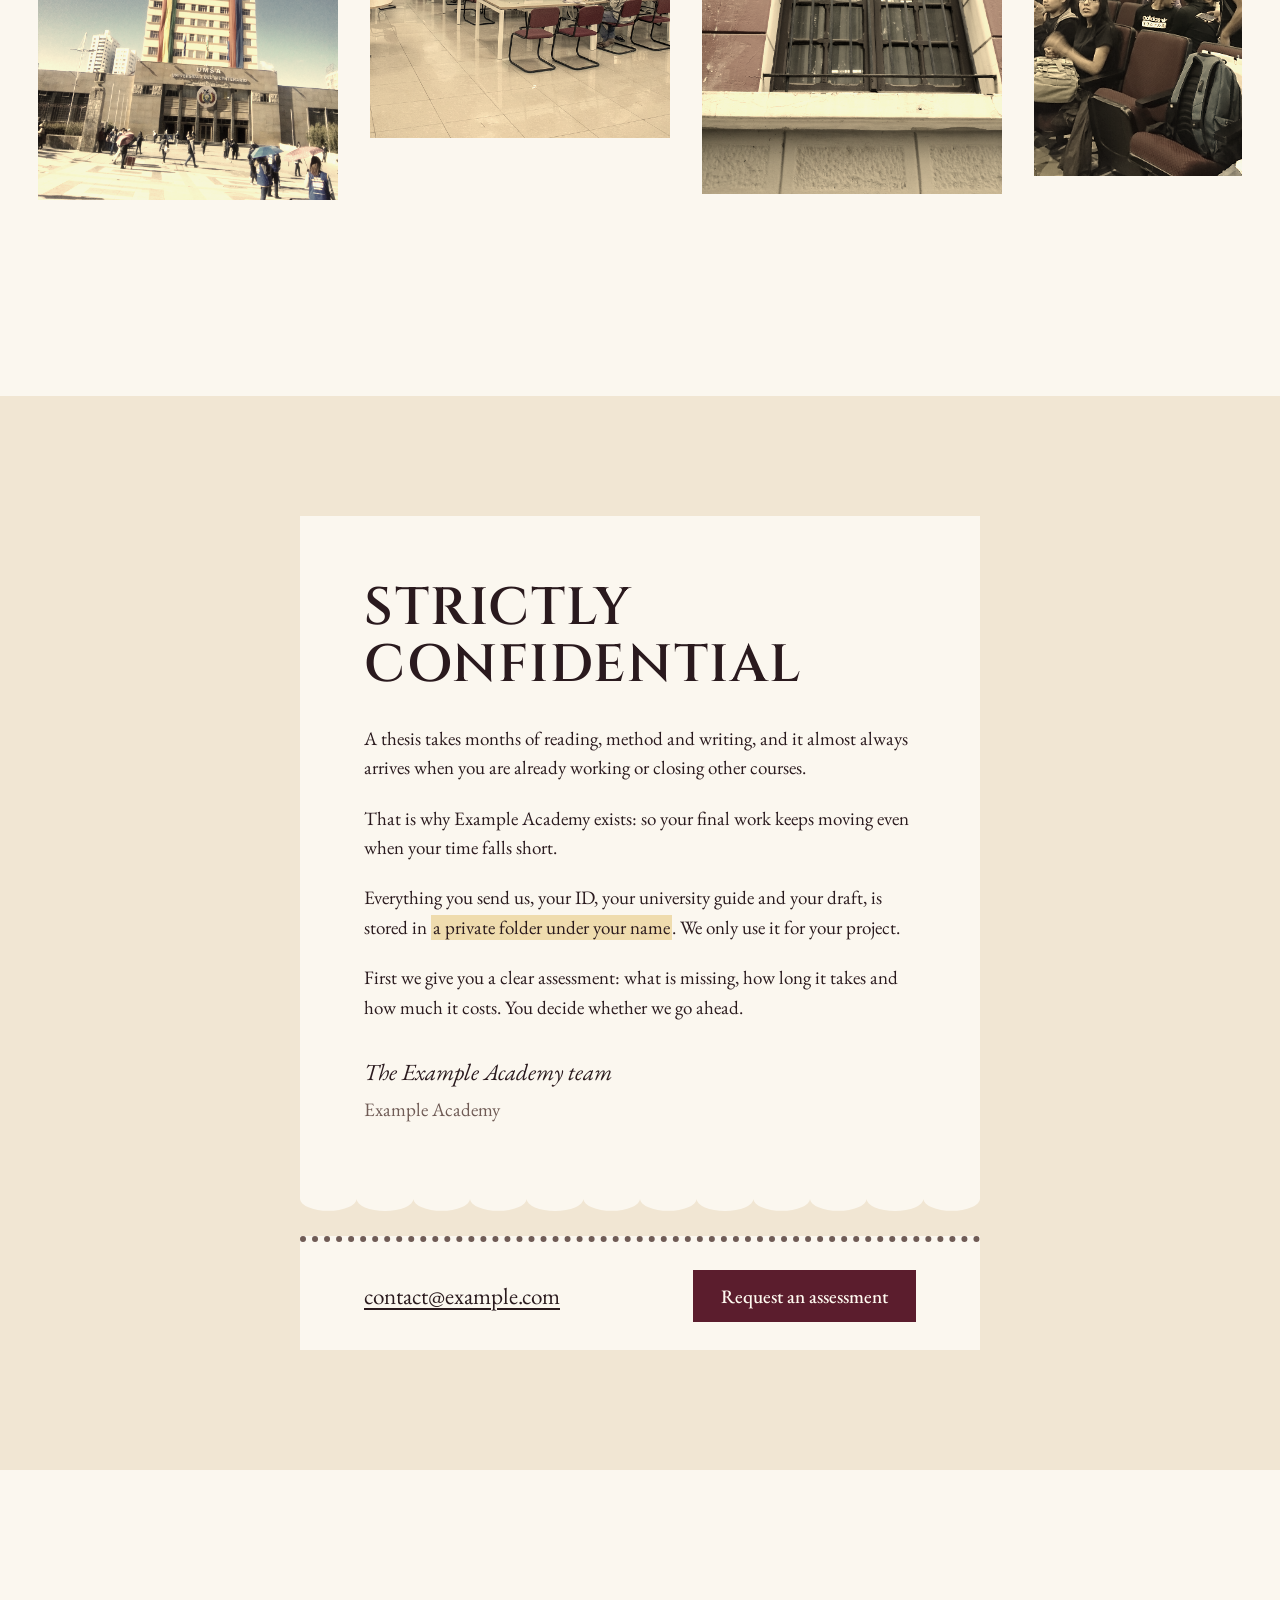
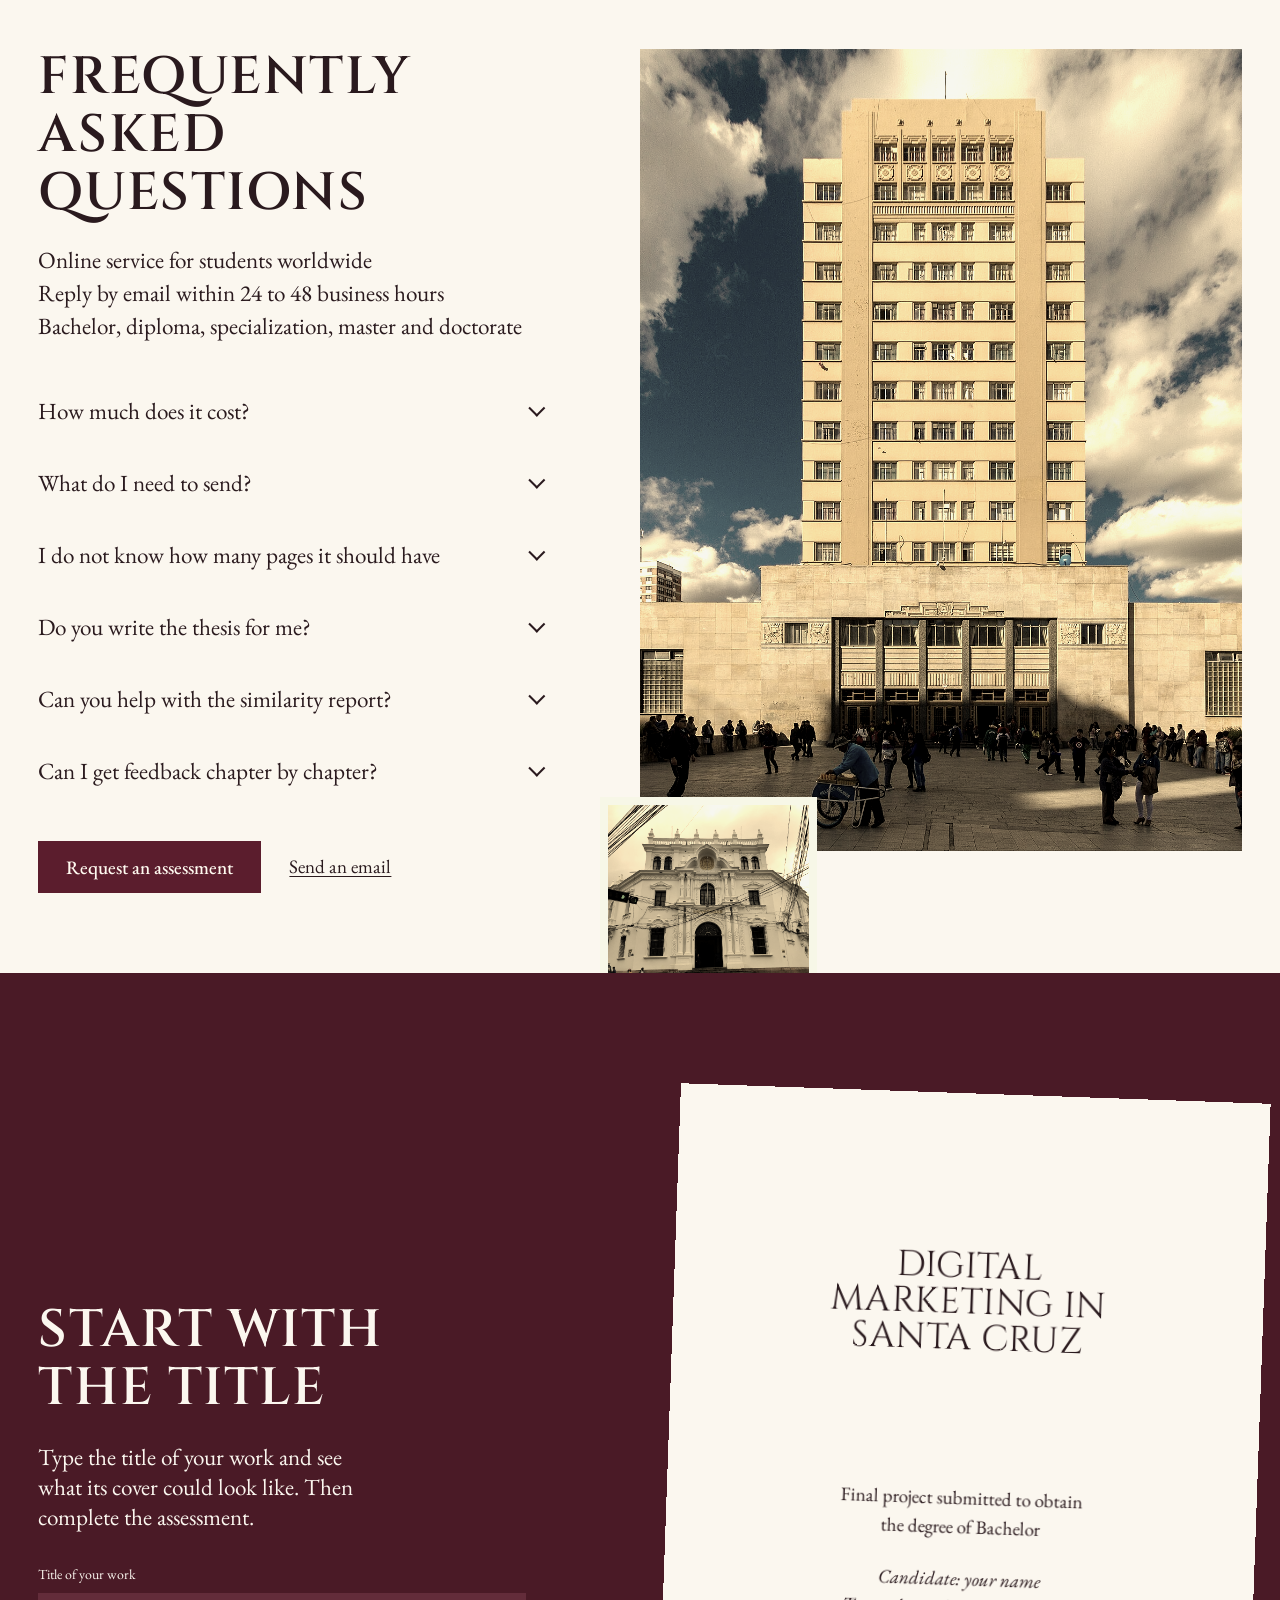
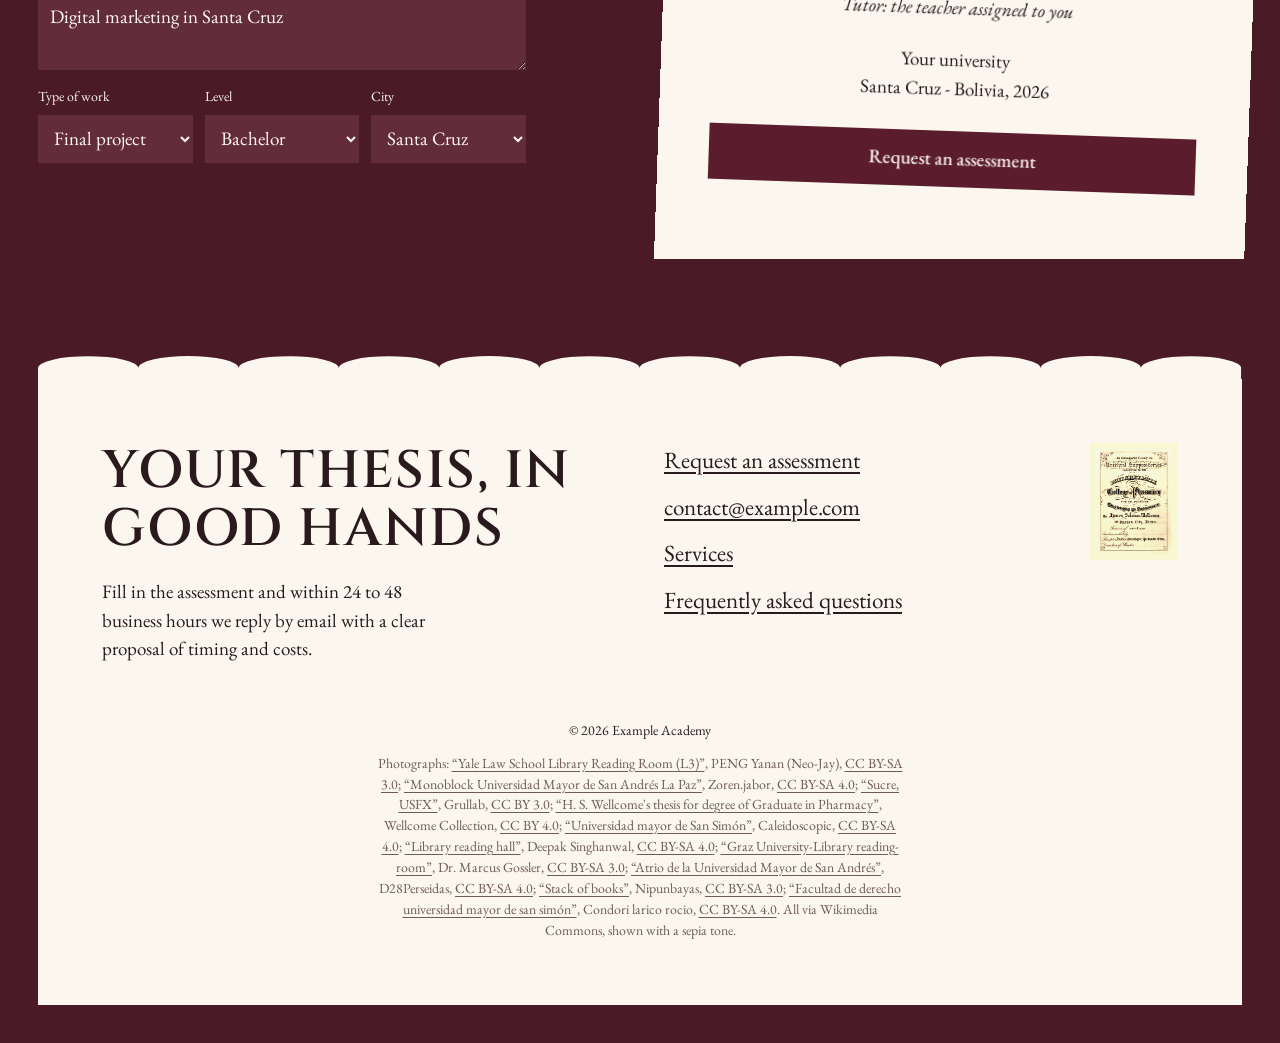
==== commit b6b0dcae: "Translate everything to English, make the sample domain neutral and add the MIT license - UI, messag" ====
--- a/index.html
+++ b/index.html
@@ -1,10 +1,10 @@
 <!doctype html>
-<html lang="es">
+<html lang="en">
 <head>
   <meta charset="utf-8">
   <meta name="viewport" content="width=device-width, initial-scale=1">
-  <title>Academia Ejemplo · Elaboración y corrección de tesis</title>
-  <meta name="description" content="Academia Ejemplo elabora y corrige tesis, perfiles, proyectos de grado, monografías y artículos para estudiantes de toda Bolivia, bajo estricta reserva.">
+  <title>Example Academy · Thesis coaching and academic editing</title>
+  <meta name="description" content="Example Academy coaches and edits theses, proposals, final projects, monographs and articles for students worldwide, in strict confidentiality.">
   <link rel="preconnect" href="https://fonts.googleapis.com">
   <link rel="preconnect" href="https://fonts.gstatic.com" crossorigin>
   <link href="https://fonts.googleapis.com/css2?family=Cinzel:wght@400;500;600;700&family=EB+Garamond:ital,wght@0,400;0,500;1,400;1,500&display=swap" rel="stylesheet">
@@ -12,134 +12,134 @@
 </head>
 <body>
 
-  <!-- Portada: el banner de la marca y, debajo, la carátula -->
+  <!-- Cover: the brand banner and, below it, the title card -->
   <header class="hero">
     <div class="banner-wrap">
       <img class="banner" src="assets/banner.jpg" width="2000" height="492"
-           alt="Academia Ejemplo. Tu meta, nuestra misión. Asesoría y elaboración de tesis y proyectos.">
+           alt="Example Academy. Your goal, our mission. Coaching and editing for theses and projects.">
     </div>
     <div class="hero-card">
-      <p class="kicker"><span>Asesoría académica</span></p>
+      <p class="kicker"><span>Academic support</span></p>
       <h1 class="title">
-        <span class="title-small">Tu tesis,</span>
-        <em class="title-big">terminada</em>
+        <span class="title-small">Your thesis,</span>
+        <em class="title-big">polished</em>
       </h1>
       <div class="orn" aria-hidden="true"><i></i><b></b><i></i></div>
-      <p class="support">Academia Ejemplo elabora y corrige tu tesis, perfil, proyecto de grado, monografía o artículo, bajo estricta reserva.</p>
+      <p class="support">Example Academy coaches and edits your thesis, proposal, final project, monograph or article, in strict confidentiality.</p>
       <ul class="facts">
-        <li>Elaboración, corrección y normas</li>
-        <li>De pregrado a doctorado</li>
-        <li>Para estudiantes de toda Bolivia</li>
+        <li>Coaching, editing and formatting</li>
+        <li>From bachelor to doctorate</li>
+        <li>For students worldwide</li>
       </ul>
       <div class="hero-foot">
-        <a class="btn" href="solicitud.html">Solicitar diagnóstico</a>
-        <a class="link" href="#servicios">Ver servicios</a>
+        <a class="btn" href="request.html">Request an assessment</a>
+        <a class="link" href="#services">See services</a>
       </div>
     </div>
   </header>
 
   <main>
 
-    <!-- Servicios: hojas apiladas, una por etapa del trabajo -->
-    <section class="services" id="servicios" aria-labelledby="servicios-titulo">
+    <!-- Services: stacked sheets, one per stage of the work -->
+    <section class="services" id="services" aria-labelledby="services-title">
       <div class="wrap services-grid">
       <div class="services-index">
-        <h2 id="servicios-titulo">Lo que hacemos</h2>
+        <h2 id="services-title">What we do</h2>
         <ul>
-          <li><a href="#etapa-inicio" class="is-active">Antes de empezar</a></li>
-          <li><a href="#etapa-elaboracion">La elaboración</a></li>
-          <li><a href="#etapa-observaciones">Las observaciones</a></li>
-          <li><a href="#etapa-forma">La forma final</a></li>
+          <li><a href="#stage-start" class="is-active">Before you start</a></li>
+          <li><a href="#stage-writing">Structure and writing</a></li>
+          <li><a href="#stage-feedback">Feedback and corrections</a></li>
+          <li><a href="#stage-final">The final form</a></li>
         </ul>
       </div>
       <div class="sheets">
-        <article class="sheet sheet--surface" id="etapa-inicio">
-          <h3 class="sheet-name">Antes de empezar</h3>
+        <article class="sheet sheet--surface" id="stage-start">
+          <h3 class="sheet-name">Before you start</h3>
           <div class="sheet-text">
-            <p>Si aún no tienes tema, te proponemos opciones viables para tu carrera. Si ya lo tienes, armamos el perfil que presentas para aprobarlo.</p>
+            <p>If you do not have a topic yet, we propose viable options for your degree. If you already have one, we help you shape the proposal you submit for approval.</p>
             <ul>
-              <li>Propuesta de temas</li>
-              <li>Perfil de tesis</li>
+              <li>Topic proposals</li>
+              <li>Thesis proposal coaching</li>
             </ul>
           </div>
-          <img data-slot="servicios-1" data-slot-label="Servicios · Antes de empezar" class="sheet-photo" src="assets/sucre-usfx.jpg" width="1920" height="1444" loading="lazy"
-               alt="Fachada blanca de la Universidad San Francisco Xavier en Sucre, con su escalinata de piedra">
+          <img data-slot="services-1" data-slot-label="Services · Before you start" class="sheet-photo" src="assets/sucre-usfx.jpg" width="1920" height="1444" loading="lazy"
+               alt="White facade of the San Francisco Xavier University in Sucre, with its stone steps">
         </article>
-        <article class="sheet sheet--ink" id="etapa-elaboracion">
-          <h3 class="sheet-name">La elaboración</h3>
+        <article class="sheet sheet--ink" id="stage-writing">
+          <h3 class="sheet-name">Structure and writing</h3>
           <div class="sheet-text">
-            <p>Escribimos el trabajo completo, del planteamiento a las conclusiones, con un diseño metodológico que tu tribunal pueda defender.</p>
+            <p>We coach you through the whole work, from the problem statement to the conclusions, with a methodological design your committee can defend.</p>
             <ul>
-              <li>Elaboración completa de tesis</li>
-              <li>Monografía</li>
-              <li>Elaboración de artículo</li>
-              <li>Diseño metodológico o análisis de datos</li>
+              <li>Thesis coaching</li>
+              <li>Monograph coaching</li>
+              <li>Article editing</li>
+              <li>Methodological design and data analysis guidance</li>
             </ul>
           </div>
-          <img data-slot="servicios-2" data-slot-label="Servicios · La elaboración" class="sheet-photo" src="assets/graz-university-library-reading-room.jpg" width="1600" height="1200" loading="lazy"
-               alt="Sala de lectura de la biblioteca de la Universidad de Graz, con estanterías y mesas largas">
+          <img data-slot="services-2" data-slot-label="Services · Structure and writing" class="sheet-photo" src="assets/graz-university-library-reading-room.jpg" width="1600" height="1200" loading="lazy"
+               alt="Reading room of the University of Graz library, with shelves and long tables">
         </article>
-        <article class="sheet sheet--accent" id="etapa-observaciones">
-          <h3 class="sheet-name">Las observaciones</h3>
+        <article class="sheet sheet--accent" id="stage-feedback">
+          <h3 class="sheet-name">Feedback and corrections</h3>
           <div class="sheet-text">
-            <p>Corregimos lo que pidió tu tutor o el tribunal, revisamos tus capítulos y retomamos el avance que ya tienes.</p>
+            <p>We help you understand and address what your tutor or committee asked for, we review your chapters and we pick up the draft you already have.</p>
             <ul>
-              <li>Corrección de observaciones del tutor / tribunal</li>
-              <li>Revisión de capítulos</li>
-              <li>Continuación o finalización de avance previo</li>
+              <li>Review of tutor / committee remarks</li>
+              <li>Chapter review</li>
+              <li>Continuation of a previous draft</li>
             </ul>
           </div>
-          <img data-slot="servicios-3" data-slot-label="Servicios · Las observaciones" class="sheet-photo" src="assets/stack-of-books.jpg" width="1920" height="1440" loading="lazy"
-               alt="Pila de hojas y libros lista para revisar">
+          <img data-slot="services-3" data-slot-label="Services · Feedback and corrections" class="sheet-photo" src="assets/stack-of-books.jpg" width="1920" height="1440" loading="lazy"
+               alt="A pile of sheets and books ready to be reviewed">
         </article>
-        <article class="sheet sheet--paper" id="etapa-forma">
-          <h3 class="sheet-name">La forma final</h3>
+        <article class="sheet sheet--paper" id="stage-final">
+          <h3 class="sheet-name">The final form</h3>
           <div class="sheet-text">
-            <p>Dejamos el documento en la norma que pide tu facultad y bajamos las coincidencias en Turnitin y el texto marcado como IA.</p>
+            <p>We leave the document in the standard your faculty requires and help you clean up citations, references and similarity reports.</p>
             <ul>
-              <li>Ajuste a APA7, ISO 690, Vancouver, Chicago o Harvard</li>
-              <li>Reducción de plagio (Turnitin)</li>
-              <li>Reducción de plagio e IA</li>
+              <li>Formatting to APA7, ISO 690, Vancouver, Chicago or Harvard</li>
+              <li>Citation and reference cleanup</li>
+              <li>Similarity report review</li>
             </ul>
           </div>
-          <img data-slot="servicios-4" data-slot-label="Servicios · La forma final" class="sheet-photo" src="assets/h-s-wellcome-s-thesis-for-degree.jpg" width="1920" height="2714" loading="lazy"
-               alt="Carátula manuscrita de una tesis de farmacia de 1874, con el título, el grado y el nombre del autor">
+          <img data-slot="services-4" data-slot-label="Services · The final form" class="sheet-photo" src="assets/h-s-wellcome-s-thesis-for-degree.jpg" width="1920" height="2714" loading="lazy"
+               alt="Handwritten cover of an 1874 pharmacy thesis, with the title, the degree and the name of the author">
         </article>
       </div>
       </div>
     </section>
 
-    <!-- Modalidades, niveles y normas: la hoja impresa -->
-    <section class="menu" id="modalidades" aria-labelledby="modalidades-titulo">
+    <!-- Types of work, levels and standards: the printed sheet -->
+    <section class="menu" id="types" aria-labelledby="types-title">
       <div class="menu-sheet" data-reveal>
         <svg class="scallop scallop--top" viewBox="0 0 640 24" preserveAspectRatio="none" aria-hidden="true"><use href="#scallops"/></svg>
-        <h2 id="modalidades-titulo">Modalidades y niveles</h2>
-        <p class="menu-note">Cualquier carrera, cualquier universidad del país.</p>
+        <h2 id="types-title">Types of work and levels</h2>
+        <p class="menu-note">Any degree, any university.</p>
 
         <div class="menu-group">
-          <h3>Modalidades</h3>
+          <h3>Types of work</h3>
           <dl>
-            <div><dt>Tesis</dt><dd>Investigación completa, del planteamiento a las conclusiones.</dd></div>
-            <div><dt>Proyecto de grado</dt><dd>Una propuesta aplicada a una empresa, institución o comunidad.</dd></div>
-            <div><dt>Perfil de tesis</dt><dd>El documento con el que apruebas tu tema.</dd></div>
-            <div><dt>Monografía</dt><dd>El estudio de un tema a partir de sus fuentes.</dd></div>
-            <div><dt>Artículo</dt><dd>Un texto breve para revista o requisito de titulación.</dd></div>
+            <div><dt>Thesis</dt><dd>Complete research, from the problem statement to the conclusions.</dd></div>
+            <div><dt>Final project</dt><dd>A proposal applied to a company, institution or community.</dd></div>
+            <div><dt>Thesis proposal</dt><dd>The document with which you get your topic approved.</dd></div>
+            <div><dt>Monograph</dt><dd>The study of a topic based on its sources.</dd></div>
+            <div><dt>Article</dt><dd>A short text for a journal or a graduation requirement.</dd></div>
           </dl>
         </div>
 
         <div class="menu-group">
-          <h3>Niveles</h3>
+          <h3>Levels</h3>
           <dl>
-            <div><dt>Pregrado</dt><dd>Licenciatura o ingenierías.</dd></div>
-            <div><dt>Diplomado</dt><dd>Monografías y trabajos finales.</dd></div>
-            <div><dt>Especialidad</dt><dd>Trabajos de grado de especialidad.</dd></div>
-            <div><dt>Posgrado</dt><dd>Tesis de maestría.</dd></div>
-            <div><dt>Doctorado</dt><dd>Tesis doctoral.</dd></div>
+            <div><dt>Bachelor</dt><dd>Bachelor degrees and engineering.</dd></div>
+            <div><dt>Diploma</dt><dd>Monographs and final papers.</dd></div>
+            <div><dt>Specialization</dt><dd>Specialization degree projects.</dd></div>
+            <div><dt>Postgraduate</dt><dd>Master thesis.</dd></div>
+            <div><dt>Doctorate</dt><dd>Doctoral thesis.</dd></div>
           </dl>
         </div>
 
         <div class="menu-group">
-          <h3>Normas</h3>
+          <h3>Standards</h3>
           <dl class="norms">
             <div><dt>APA7</dt></div>
             <div><dt>ISO 690</dt></div>
@@ -147,223 +147,221 @@
             <div><dt>Chicago</dt></div>
             <div><dt>Harvard</dt></div>
           </dl>
-          <p class="menu-note">Y la norma que pida tu universidad.</p>
-        </div>
-
-        <p class="menu-close">Atención en línea<br>Respuesta por WhatsApp</p>
+          <p class="menu-note">And whichever standard your university asks for.</p>
+        </div>
+
+        <p class="menu-close">Online service<br>Reply by email</p>
         <svg class="scallop scallop--bottom" viewBox="0 0 640 24" preserveAspectRatio="none" aria-hidden="true"><use href="#scallops"/></svg>
       </div>
     </section>
 
-    <!-- Cómo trabajamos: fila de momentos -->
-    <section class="steps" id="proceso" aria-labelledby="proceso-titulo">
+    <!-- How we work: row of moments -->
+    <section class="steps" id="process" aria-labelledby="process-title">
       <div class="wrap steps-head">
-        <h2 id="proceso-titulo" data-reveal>Cómo trabajamos</h2>
+        <h2 id="process-title" data-reveal>How we work</h2>
         <div class="steps-nav">
-          <button type="button" class="square" id="steps-toggle" aria-label="Pausar el movimiento automático" aria-pressed="false">
+          <button type="button" class="square" id="steps-toggle" aria-label="Pause the automatic movement" aria-pressed="false">
             <svg viewBox="0 0 24 24" aria-hidden="true"><path class="ico-pause" d="M8 5v14M16 5v14"/><path class="ico-play" d="M8 5l11 7-11 7z"/></svg>
           </button>
-          <button type="button" class="square" data-scroll="-1" aria-label="Momento anterior">
+          <button type="button" class="square" data-scroll="-1" aria-label="Previous step">
             <svg viewBox="0 0 24 24" aria-hidden="true"><path d="M15 5 8 12l7 7"/></svg>
           </button>
-          <button type="button" class="square" data-scroll="1" aria-label="Momento siguiente">
+          <button type="button" class="square" data-scroll="1" aria-label="Next step">
             <svg viewBox="0 0 24 24" aria-hidden="true"><path d="m9 5 7 7-7 7"/></svg>
           </button>
         </div>
       </div>
       <div class="wrap"><div class="progress" aria-hidden="true"><span></span></div></div>
-      <ol class="row wrap" tabindex="0" aria-label="Pasos del proceso">
+      <ol class="row wrap" tabindex="0" aria-label="Steps of the process">
         <li class="moment" style="--gap:120px">
-          <h3>Llenas el diagnóstico</h3>
-          <p>Tres pasos: tus datos, tu trabajo y tus documentos. Sin cuenta de Google.</p>
-          <img data-slot="paso-1" data-slot-label="Cómo trabajamos · Llenas el diagnóstico" src="assets/atrio-de-la-universidad-mayor-de-san.jpg" width="1920" height="2560" loading="lazy"
-               alt="Edificio central de la Universidad Mayor de San Andrés en La Paz, con estudiantes en el atrio">
+          <h3>You fill in the assessment</h3>
+          <p>Three steps: your details, your work and your documents. No Google account needed.</p>
+          <img data-slot="step-1" data-slot-label="How we work · You fill in the assessment" src="assets/atrio-de-la-universidad-mayor-de-san.jpg" width="1920" height="2560" loading="lazy"
+               alt="Main building of the Universidad Mayor de San Andres in La Paz, with students in the atrium">
         </li>
         <li class="moment" style="--gap:84px">
-          <h3>Revisamos tu caso</h3>
-          <p>Leemos la guía de tu universidad y tu avance, con estricta confidencialidad.</p>
-          <img data-slot="paso-2" data-slot-label="Cómo trabajamos · Revisamos tu caso" src="assets/library-reading-hall.jpg" width="1920" height="1280" loading="lazy"
-               alt="Sala de lectura con mesas largas y lámparas">
+          <h3>We review your case</h3>
+          <p>We read your university guide and your draft, in strict confidentiality.</p>
+          <img data-slot="step-2" data-slot-label="How we work · We review your case" src="assets/library-reading-hall.jpg" width="1920" height="1280" loading="lazy"
+               alt="Reading room with long tables and lamps">
         </li>
         <li class="moment" style="--gap:140px">
-          <h3>Te escribimos por WhatsApp</h3>
-          <p>En 24 a 48 horas hábiles, con el diagnóstico, los tiempos y el costo.</p>
-          <img data-slot="paso-3" data-slot-label="Cómo trabajamos · Te escribimos por WhatsApp" src="assets/facultad-de-derecho-universidad-mayor-de-san.jpg" width="1920" height="2560" loading="lazy"
-               alt="Edificio de la Facultad de Derecho de la Universidad Mayor de San Simón en Cochabamba">
+          <h3>We reply by email</h3>
+          <p>Within 24 to 48 business hours, with the assessment, the timeline and the cost.</p>
+          <img data-slot="step-3" data-slot-label="How we work · We reply by email" src="assets/facultad-de-derecho-universidad-mayor-de-san.jpg" width="1920" height="2560" loading="lazy"
+               alt="Building of the Faculty of Law of the Universidad Mayor de San Simon in Cochabamba">
         </li>
         <li class="moment" style="--gap:96px">
-          <h3>Acordamos las entregas</h3>
-          <p>El trabajo completo o por capítulos, según las fechas que pide tu universidad.</p>
-          <img data-slot="paso-4" data-slot-label="Cómo trabajamos · Acordamos las entregas" src="assets/universidad-mayor-de-san-simon.jpg" width="1920" height="1080" loading="lazy"
-               alt="Campus de la Universidad Mayor de San Simón en Cochabamba">
+          <h3>We agree on deliveries</h3>
+          <p>The whole work or chapter by chapter, following the dates your university requires.</p>
+          <img data-slot="step-4" data-slot-label="How we work · We agree on deliveries" src="assets/universidad-mayor-de-san-simon.jpg" width="1920" height="1080" loading="lazy"
+               alt="Campus of the Universidad Mayor de San Simon in Cochabamba">
         </li>
         <li class="moment" style="--gap:128px">
-          <h3>Revisas cada parte</h3>
-          <p>Si tu tutor observa algo, lo corregimos antes de la siguiente entrega.</p>
-          <img data-slot="paso-5" data-slot-label="Cómo trabajamos · Revisas cada parte" src="assets/monoblock-universidad-mayor-de-san-andres-la.jpg" width="1920" height="1495" loading="lazy"
-               alt="El Monoblock de la Universidad Mayor de San Andrés en La Paz, bajo un cielo con nubes">
+          <h3>You review each part</h3>
+          <p>If your tutor remarks on something, we help you address it before the next delivery.</p>
+          <img data-slot="step-5" data-slot-label="How we work · You review each part" src="assets/monoblock-universidad-mayor-de-san-andres-la.jpg" width="1920" height="1495" loading="lazy"
+               alt="The Monoblock of the Universidad Mayor de San Andres in La Paz, under a cloudy sky">
         </li>
         <li class="moment" style="--gap:88px">
-          <h3>Llegas a tu defensa</h3>
-          <p>Con el documento en la norma de tu facultad, listo para el tribunal.</p>
-          <img data-slot="paso-6" data-slot-label="Cómo trabajamos · Llegas a tu defensa" src="assets/yale-law-school-library-reading-room-l3.jpg" width="1920" height="1440" loading="lazy"
-               alt="Dos estudiantes trabajando con sus computadoras en una biblioteca">
+          <h3>You reach your defense</h3>
+          <p>With the document in your faculty standard, ready for the committee.</p>
+          <img data-slot="step-6" data-slot-label="How we work · You reach your defense" src="assets/yale-law-school-library-reading-room-l3.jpg" width="1920" height="1440" loading="lazy"
+               alt="Two students working on their computers in a library">
         </li>
       </ol>
     </section>
 
-    <!-- Reserva: carta sobre papel -->
-    <section class="letter-section" id="reserva" aria-labelledby="reserva-titulo">
+    <!-- Confidentiality: letter on paper -->
+    <section class="letter-section" id="confidentiality" aria-labelledby="confidentiality-title">
       <div class="letter" data-reveal>
-        <h2 id="reserva-titulo">Bajo estricta reserva</h2>
-        <p>Una tesis pide meses de lectura, método y redacción, y casi siempre llega cuando ya trabajas o estás cerrando otras materias.</p>
-        <p>Por eso existe Academia Ejemplo: para que tu trabajo de grado avance aunque tu tiempo no alcance.</p>
-        <p>Todo lo que nos envías, tu carnet, la guía de tu universidad y tu avance, se guarda en <mark>una carpeta privada a tu nombre</mark>. Solo la usamos para tu proyecto.</p>
-        <p>Primero te damos un diagnóstico claro: qué falta, cuánto tiempo toma y cuánto cuesta. Tú decides si avanzamos.</p>
-        <p class="sign">Equipo Academia Ejemplo</p>
-        <p class="role">Academia Ejemplo</p>
+        <h2 id="confidentiality-title">Strictly confidential</h2>
+        <p>A thesis takes months of reading, method and writing, and it almost always arrives when you are already working or closing other courses.</p>
+        <p>That is why Example Academy exists: so your final work keeps moving even when your time falls short.</p>
+        <p>Everything you send us, your ID, your university guide and your draft, is stored in <mark>a private folder under your name</mark>. We only use it for your project.</p>
+        <p>First we give you a clear assessment: what is missing, how long it takes and how much it costs. You decide whether we go ahead.</p>
+        <p class="sign">The Example Academy team</p>
+        <p class="role">Example Academy</p>
         <svg class="scallop scallop--bottom" viewBox="0 0 640 24" preserveAspectRatio="none" aria-hidden="true"><use href="#scallops"/></svg>
       </div>
       <div class="stub" data-reveal>
-        <a class="stub-mail" href="mailto:contacto@ejemplo.com">contacto@ejemplo.com</a>
-        <a class="btn" href="solicitud.html">Solicitar diagnóstico</a>
-      </div>
-    </section>
-
-    <!-- Preguntas frecuentes junto a una foto alta -->
-    <section class="faq" id="preguntas" aria-labelledby="preguntas-titulo">
+        <a class="stub-mail" href="mailto:contact@example.com">contact@example.com</a>
+        <a class="btn" href="request.html">Request an assessment</a>
+      </div>
+    </section>
+
+    <!-- Frequently asked questions next to a tall photo -->
+    <section class="faq" id="faq" aria-labelledby="faq-title">
       <div class="wrap faq-grid">
         <div class="faq-text">
-          <h2 id="preguntas-titulo" data-reveal>Preguntas frecuentes</h2>
+          <h2 id="faq-title" data-reveal>Frequently asked questions</h2>
           <p class="faq-facts" data-reveal>
-            <span>Atención en línea para toda Bolivia</span>
-            <span>Respuesta por WhatsApp en 24 a 48 horas hábiles</span>
-            <span>Pregrado, diplomado, especialidad, maestría y doctorado</span>
+            <span>Online service for students worldwide</span>
+            <span>Reply by email within 24 to 48 business hours</span>
+            <span>Bachelor, diploma, specialization, master and doctorate</span>
           </p>
           <div class="faq-list">
             <details>
-              <summary>¿Cuánto cuesta?</summary>
-              <p>Depende de la modalidad, la cantidad de páginas y el plazo. Con el diagnóstico te enviamos una propuesta con el costo exacto.</p>
-            </details>
-            <details>
-              <summary>¿Qué tengo que enviar?</summary>
-              <p>La foto de tu carnet, la guía o reglamento de tu universidad y tu avance o las observaciones de tu tutor, si ya las tienes.</p>
-            </details>
-            <details>
-              <summary>No sé cuántas páginas debe tener</summary>
-              <p>La extensión suele estar en la guía de tu facultad. En el diagnóstico puedes indicar un rango, por ejemplo 50-140.</p>
-            </details>
-            <details>
-              <summary>¿Usan datos reales o ficticios?</summary>
-              <p>Tú lo eliges en el diagnóstico: datos fidedignos, ficticios o ambos.</p>
-            </details>
-            <details>
-              <summary>¿Pueden bajar el plagio y la IA?</summary>
-              <p>Sí. Ajustamos el texto para reducir las coincidencias en Turnitin y el texto que los detectores marcan como IA.</p>
-            </details>
-            <details>
-              <summary>¿Puedo recibir el trabajo por capítulos?</summary>
-              <p>Sí. Si tu universidad pide avances parciales, acordamos una fecha para cada capítulo. Indícalo en los comentarios del diagnóstico.</p>
+              <summary>How much does it cost?</summary>
+              <p>It depends on the type of work, the number of pages and the deadline. With the assessment we send you a proposal with the exact cost.</p>
+            </details>
+            <details>
+              <summary>What do I need to send?</summary>
+              <p>A photo of your ID, the guide or regulations of your university and your draft or your tutor remarks, if you already have them.</p>
+            </details>
+            <details>
+              <summary>I do not know how many pages it should have</summary>
+              <p>The length is usually in your faculty guide. In the assessment you can enter a range, for example 50-140.</p>
+            </details>
+            <details>
+              <summary>Do you write the thesis for me?</summary>
+              <p>No. We coach and edit: the work, its ideas and its authorship stay yours, as your university requires.</p>
+            </details>
+            <details>
+              <summary>Can you help with the similarity report?</summary>
+              <p>Yes. We help you understand the report and fix citations and references. We do not hide copied text.</p>
+            </details>
+            <details>
+              <summary>Can I get feedback chapter by chapter?</summary>
+              <p>Yes. If your university asks for partial drafts, we agree on a date for each chapter. Mention it in the comments of the assessment.</p>
             </details>
           </div>
           <div class="faq-actions">
-            <a class="btn" href="solicitud.html">Solicitar diagnóstico</a>
-            <a class="link" href="mailto:contacto@ejemplo.com">Escribir un correo</a>
+            <a class="btn" href="request.html">Request an assessment</a>
+            <a class="link" href="mailto:contact@example.com">Send an email</a>
           </div>
         </div>
         <div class="faq-photos">
-          <img data-slot="faq-grande" data-slot-label="Preguntas · Foto grande" class="faq-tall" src="assets/monoblock-universidad-mayor-de-san-andres-la.jpg" width="1920" height="1495" loading="lazy"
-               alt="Torre del Monoblock de la Universidad Mayor de San Andrés, en La Paz">
-          <img data-slot="faq-chica" data-slot-label="Preguntas · Foto pequeña" class="faq-square" src="assets/sucre-usfx.jpg" width="1920" height="1444" loading="lazy"
-               alt="Portada de la Universidad San Francisco Xavier, en Sucre">
-        </div>
-      </div>
-    </section>
-
-    <!-- Cierre: la carátula del visitante -->
-    <section class="reply" id="caratula" aria-labelledby="caratula-titulo">
+          <img data-slot="faq-large" data-slot-label="FAQ · Large photo" class="faq-tall" src="assets/monoblock-universidad-mayor-de-san-andres-la.jpg" width="1920" height="1495" loading="lazy"
+               alt="Tower of the Monoblock of the Universidad Mayor de San Andres, in La Paz">
+          <img data-slot="faq-small" data-slot-label="FAQ · Small photo" class="faq-square" src="assets/sucre-usfx.jpg" width="1920" height="1444" loading="lazy"
+               alt="Front of the San Francisco Xavier University, in Sucre">
+        </div>
+      </div>
+    </section>
+
+    <!-- Closing: the visitor's cover page -->
+    <section class="reply" id="cover" aria-labelledby="cover-title">
       <div class="wrap reply-grid">
         <div class="reply-text">
-          <h2 id="caratula-titulo" data-reveal>Empieza por el título</h2>
-          <p data-reveal>Escribe el título de tu trabajo y mira cómo quedaría su carátula. Después, completa el diagnóstico.</p>
+          <h2 id="cover-title" data-reveal>Start with the title</h2>
+          <p data-reveal>Type the title of your work and see what its cover could look like. Then complete the assessment.</p>
           <form class="cover-controls" data-reveal>
-            <label for="c-titulo">Título de tu trabajo</label>
-            <textarea id="c-titulo" rows="2" maxlength="160">Marketing digital en Santa Cruz</textarea>
+            <label for="c-title">Title of your work</label>
+            <textarea id="c-title" rows="2" maxlength="160">Digital marketing in Santa Cruz</textarea>
             <div class="controls-row">
               <div>
-                <label for="c-modalidad">Modalidad</label>
-                <select id="c-modalidad">
-                  <option>Tesis</option>
-                  <option selected>Proyecto de grado</option>
-                  <option>Perfil de tesis</option>
-                  <option>Monografía</option>
-                  <option>Artículo</option>
+                <label for="c-mode">Type of work</label>
+                <select id="c-mode">
+                  <option>Thesis</option>
+                  <option selected>Final project</option>
+                  <option>Thesis proposal</option>
+                  <option>Monograph</option>
+                  <option>Article</option>
                 </select>
               </div>
               <div>
-                <label for="c-nivel">Nivel</label>
-                <select id="c-nivel">
-                  <option value="Licenciatura" selected>Pregrado</option>
-                  <option value="Diplomado">Diplomado</option>
-                  <option value="Especialista">Especialidad</option>
-                  <option value="Magíster">Maestría</option>
-                  <option value="Doctor">Doctorado</option>
+                <label for="c-level">Level</label>
+                <select id="c-level">
+                  <option value="Bachelor" selected>Bachelor</option>
+                  <option value="Diploma">Diploma</option>
+                  <option value="Specialist">Specialization</option>
+                  <option value="Master">Master</option>
+                  <option value="Doctor">Doctorate</option>
                 </select>
               </div>
               <div>
-                <label for="c-ciudad">Departamento</label>
-                <select id="c-ciudad">
+                <label for="c-city">City</label>
+                <select id="c-city">
                   <option selected>Santa Cruz</option>
                   <option>La Paz</option>
                   <option>Cochabamba</option>
-                  <option value="Sucre">Chuquisaca</option>
-                  <option value="Trinidad">Beni</option>
+                  <option>Sucre</option>
                   <option>Oruro</option>
                   <option>Potosí</option>
                   <option>Tarija</option>
-                  <option value="Cobija">Pando</option>
                 </select>
               </div>
             </div>
           </form>
         </div>
         <div class="cover" aria-live="polite">
-          <p class="cover-title" id="out-titulo">Marketing digital en Santa Cruz</p>
-          <p class="cover-degree"><span id="out-modalidad">Proyecto de grado</span> presentado para optar al grado de <span id="out-nivel">Licenciatura</span></p>
-          <p class="cover-people">Postulante: tu nombre<br>Tutor: el docente que te asignen</p>
-          <p class="cover-place">Tu universidad<br><span id="out-ciudad">Santa Cruz</span> – Bolivia, <span id="out-anio">2026</span></p>
-          <a class="cover-action" href="solicitud.html">Solicitar diagnóstico</a>
+          <p class="cover-title" id="out-title">Digital marketing in Santa Cruz</p>
+          <p class="cover-degree"><span id="out-mode">Final project</span> submitted to obtain the degree of <span id="out-level">Bachelor</span></p>
+          <p class="cover-people">Candidate: your name<br>Tutor: the teacher assigned to you</p>
+          <p class="cover-place">Your university<br><span id="out-city">Santa Cruz</span> - Bolivia, <span id="out-year">2026</span></p>
+          <a class="cover-action" href="request.html">Request an assessment</a>
         </div>
       </div>
     </section>
   </main>
 
-  <!-- Reverso de la tarjeta -->
+  <!-- Back of the card -->
   <footer class="back">
     <div class="postcard">
       <svg class="scallop scallop--top" viewBox="0 0 640 24" preserveAspectRatio="none" aria-hidden="true"><use href="#scallops"/></svg>
       <div class="postcard-grid">
         <div class="postcard-msg">
-          <h2>Tu tesis, en buenas manos</h2>
-          <p>Llena el diagnóstico y en 24 a 48 horas hábiles te escribimos por WhatsApp con una propuesta clara de tiempos y costos.</p>
+          <h2>Your thesis, in good hands</h2>
+          <p>Fill in the assessment and within 24 to 48 business hours we reply by email with a clear proposal of timing and costs.</p>
         </div>
         <div class="postcard-addr">
-          <img data-slot="sello" data-slot-label="Pie de página · Sello" class="stamp" src="assets/h-s-wellcome-s-thesis-for-degree.jpg" width="1920" height="2714" loading="lazy"
-               alt="Carátula de una tesis antigua">
+          <img data-slot="stamp" data-slot-label="Footer · Stamp" class="stamp" src="assets/h-s-wellcome-s-thesis-for-degree.jpg" width="1920" height="2714" loading="lazy"
+               alt="Cover of an old thesis">
           <ul>
-            <li><a href="solicitud.html">Solicitar diagnóstico</a></li>
-            <li><a href="mailto:contacto@ejemplo.com">contacto@ejemplo.com</a></li>
-            <li><a href="#servicios">Servicios</a></li>
-            <li><a href="#preguntas">Preguntas frecuentes</a></li>
+            <li><a href="request.html">Request an assessment</a></li>
+            <li><a href="mailto:contact@example.com">contact@example.com</a></li>
+            <li><a href="#services">Services</a></li>
+            <li><a href="#faq">Frequently asked questions</a></li>
           </ul>
         </div>
       </div>
-      <p class="imprint">© 2026 Academia Ejemplo · Bolivia</p>
-      <p class="credits">Fotografías: <a href="https://commons.wikimedia.org/w/index.php?curid=1177377">“Yale Law School Library Reading Room (L3)”</a>, PENG Yanan (Neo-Jay), <a href="https://creativecommons.org/licenses/by-sa/3.0/">CC BY-SA 3.0</a>; <a href="https://commons.wikimedia.org/w/index.php?curid=196712634">“Monoblock Universidad Mayor de San Andrés La Paz”</a>, Zoren.jabor, <a href="https://creativecommons.org/licenses/by-sa/4.0/">CC BY-SA 4.0</a>; <a href="https://commons.wikimedia.org/w/index.php?curid=184752961">“Sucre, USFX”</a>, Grullab, <a href="https://creativecommons.org/licenses/by/3.0/">CC BY 3.0</a>; <a href="https://commons.wikimedia.org/w/index.php?curid=36332575">“H. S. Wellcome's thesis for degree of Graduate in Pharmacy”</a>, Wellcome Collection, <a href="https://creativecommons.org/licenses/by/4.0/">CC BY 4.0</a>; <a href="https://commons.wikimedia.org/w/index.php?curid=77410921">“Universidad mayor de San Simón”</a>, Caleidoscopic, <a href="https://creativecommons.org/licenses/by-sa/4.0/">CC BY-SA 4.0</a>; <a href="https://commons.wikimedia.org/w/index.php?curid=84098044">“Library reading hall”</a>, Deepak Singhanwal, <a href="https://creativecommons.org/licenses/by-sa/4.0/">CC BY-SA 4.0</a>; <a href="https://commons.wikimedia.org/w/index.php?curid=352545">“Graz University-Library reading-room”</a>, Dr. Marcus Gossler, <a href="https://creativecommons.org/licenses/by-sa/3.0/">CC BY-SA 3.0</a>; <a href="https://commons.wikimedia.org/w/index.php?curid=179083456">“Atrio de la Universidad Mayor de San Andrés”</a>, D28Perseidas, <a href="https://creativecommons.org/licenses/by-sa/4.0/">CC BY-SA 4.0</a>; <a href="https://commons.wikimedia.org/w/index.php?curid=16761312">“Stack of books”</a>, Nipunbayas, <a href="https://creativecommons.org/licenses/by-sa/3.0/">CC BY-SA 3.0</a>; <a href="https://commons.wikimedia.org/w/index.php?curid=82748093">“Facultad de derecho universidad mayor de san simón”</a>, Condori larico rocio, <a href="https://creativecommons.org/licenses/by-sa/4.0/">CC BY-SA 4.0</a>. Todas vía Wikimedia Commons, mostradas con un tono sepia.</p>
+      <p class="imprint">© 2026 Example Academy</p>
+      <p class="credits">Photographs: <a href="https://commons.wikimedia.org/w/index.php?curid=1177377">“Yale Law School Library Reading Room (L3)”</a>, PENG Yanan (Neo-Jay), <a href="https://creativecommons.org/licenses/by-sa/3.0/">CC BY-SA 3.0</a>; <a href="https://commons.wikimedia.org/w/index.php?curid=196712634">“Monoblock Universidad Mayor de San Andrés La Paz”</a>, Zoren.jabor, <a href="https://creativecommons.org/licenses/by-sa/4.0/">CC BY-SA 4.0</a>; <a href="https://commons.wikimedia.org/w/index.php?curid=184752961">“Sucre, USFX”</a>, Grullab, <a href="https://creativecommons.org/licenses/by/3.0/">CC BY 3.0</a>; <a href="https://commons.wikimedia.org/w/index.php?curid=36332575">“H. S. Wellcome's thesis for degree of Graduate in Pharmacy”</a>, Wellcome Collection, <a href="https://creativecommons.org/licenses/by/4.0/">CC BY 4.0</a>; <a href="https://commons.wikimedia.org/w/index.php?curid=77410921">“Universidad mayor de San Simón”</a>, Caleidoscopic, <a href="https://creativecommons.org/licenses/by-sa/4.0/">CC BY-SA 4.0</a>; <a href="https://commons.wikimedia.org/w/index.php?curid=84098044">“Library reading hall”</a>, Deepak Singhanwal, <a href="https://creativecommons.org/licenses/by-sa/4.0/">CC BY-SA 4.0</a>; <a href="https://commons.wikimedia.org/w/index.php?curid=352545">“Graz University-Library reading-room”</a>, Dr. Marcus Gossler, <a href="https://creativecommons.org/licenses/by-sa/3.0/">CC BY-SA 3.0</a>; <a href="https://commons.wikimedia.org/w/index.php?curid=179083456">“Atrio de la Universidad Mayor de San Andrés”</a>, D28Perseidas, <a href="https://creativecommons.org/licenses/by-sa/4.0/">CC BY-SA 4.0</a>; <a href="https://commons.wikimedia.org/w/index.php?curid=16761312">“Stack of books”</a>, Nipunbayas, <a href="https://creativecommons.org/licenses/by-sa/3.0/">CC BY-SA 3.0</a>; <a href="https://commons.wikimedia.org/w/index.php?curid=82748093">“Facultad de derecho universidad mayor de san simón”</a>, Condori larico rocio, <a href="https://creativecommons.org/licenses/by-sa/4.0/">CC BY-SA 4.0</a>. All via Wikimedia Commons, shown with a sepia tone.</p>
     </div>
   </footer>
 
-  <!-- Borde festoneado compartido por las hojas de papel -->
+  <!-- Scalloped edge shared by the paper sheets -->
   <svg width="0" height="0" style="position:absolute" aria-hidden="true">
     <symbol id="scallops" viewBox="0 0 640 24">
       <path d="M0 24V12a26.67 12 0 0 1 53.33 0a26.67 12 0 0 1 53.34 0a26.67 12 0 0 1 53.33 0a26.67 12 0 0 1 53.33 0a26.67 12 0 0 1 53.34 0a26.67 12 0 0 1 53.33 0a26.67 12 0 0 1 53.33 0a26.67 12 0 0 1 53.34 0a26.67 12 0 0 1 53.33 0a26.67 12 0 0 1 53.33 0a26.67 12 0 0 1 53.34 0a26.67 12 0 0 1 53.33 0V24z"/>
--- a/site.css
+++ b/site.css
@@ -1,8 +1,8 @@
-/* Academia Ejemplo — landing. Dirección: "la página es el objeto" (la carátula).
-   Colores tomados del banner de la marca y del formulario: marino y dorado. */
+/* Example Academy - landing page. Direction: "the page is the object" (the cover page).
+   Colors taken from the brand banner and the form: wine and gold. */
 
 :root {
-  /* Paleta del banner: vino, dorado y crema de biblioteca antigua. */
+  /* Banner palette: wine, gold and cream of an old library. */
   --bg: #fbf7ef;
   --surface: #f1e6d3;
   --ink: #2a1a1e;
@@ -64,10 +64,10 @@
 
 .wrap { width: calc(100% - 2 * var(--m)); margin-inline: auto; }
 
-/* Fotos: un mismo tono cálido (sepia suave) para que combinen con el banner */
+/* Photos: one warm tone (soft sepia) so they match the banner */
 .sheet-photo, .moment img, .faq-photos img, .stamp { filter: sepia(.72) saturate(1.05) contrast(1.05) brightness(.97); object-fit: cover; }
 
-/* Botones: rectángulo plano, esquinas rectas */
+/* Buttons: flat rectangle, square corners */
 .btn {
   display: inline-flex;
   align-items: center;
@@ -86,7 +86,7 @@
 .link { color: inherit; font-size: var(--step-body); }
 .link:hover { color: var(--accent); }
 
-/* ---------- Portada ---------- */
+/* ---------- Cover ---------- */
 .hero {
   --hero-w: min(100%, 1120px, calc(30svh * 2000 / 492));
   position: relative;
@@ -101,11 +101,11 @@
     radial-gradient(ellipse 80% 60% at 50% 0%, #6b2536 0%, rgba(107, 37, 54, 0) 70%),
     linear-gradient(180deg, #4a1a26, #35111b);
 }
-/* Banner de la marca, entero y sin recortes: su altura no pasa del 30 % de la pantalla. */
+/* Brand banner, whole and uncropped: its height never exceeds 30 % of the screen. */
 .banner-wrap { flex: none; width: var(--hero-w); margin-top: clamp(8px, 1.6svh, 16px); }
 .banner { display: block; width: 100%; max-width: none; height: auto; }
 
-/* Carátula: marco de diploma, papel crema y doble filete dorado */
+/* Title card: diploma frame, cream paper and double gold rule */
 .hero-card {
   position: relative;
   flex: 1 1 auto;
@@ -198,7 +198,7 @@
 .hero-foot { display: flex; align-items: center; justify-content: center; flex-wrap: wrap; gap: 14px 32px; margin-top: clamp(2px, 1svh, 10px); }
 .hero-foot .btn { min-height: 54px; padding: 0 36px; letter-spacing: 0.04em; box-shadow: 0 10px 24px -12px rgba(91, 29, 45, .9); }
 
-/* ---------- Servicios: índice fijo y hojas de color ---------- */
+/* ---------- Services: sticky index and colored sheets ---------- */
 .services { padding-top: var(--gap-section); }
 .services-grid { display: grid; grid-template-columns: repeat(12, 1fr); column-gap: 24px; align-items: start; }
 .services-index { grid-column: 1 / 5; position: sticky; top: 40px; padding-right: 24px; }
@@ -232,7 +232,7 @@
 .sheet-photo { grid-column: 2; grid-row: 2; width: 100%; height: 100%; min-height: 360px; }
 .sheet--paper .sheet-photo { object-position: 50% 0; }
 
-/* ---------- Hoja impresa de modalidades ---------- */
+/* ---------- Printed sheet of types of work ---------- */
 .menu {
   margin-top: var(--gap-section);
   padding: var(--gap-section) var(--m);
@@ -264,7 +264,7 @@
 .scallop--top { top: -23px; }
 .scallop--bottom { bottom: -23px; transform: scaleY(-1); }
 
-/* ---------- Cómo trabajamos ---------- */
+/* ---------- How we work ---------- */
 .steps { padding-top: var(--gap-section); overflow: hidden; }
 .steps-head { display: flex; justify-content: space-between; align-items: end; gap: 24px; }
 .steps-nav { display: flex; gap: 8px; }
@@ -307,7 +307,7 @@
 .moment p { margin-top: 12px; min-height: 4.5em; }
 .moment img { margin-top: var(--gap); aspect-ratio: 4 / 5; width: 100%; height: auto; }
 
-/* ---------- Carta de reserva ---------- */
+/* ---------- Confidentiality letter ---------- */
 .letter-section {
   margin-top: var(--gap-section);
   padding: 120px var(--m);
@@ -341,7 +341,7 @@
 }
 .stub-mail { font-size: var(--step-lead); color: var(--ink); }
 
-/* ---------- Preguntas ---------- */
+/* ---------- Questions ---------- */
 .faq { padding-top: var(--gap-section); overflow: hidden; }
 .faq-grid { display: grid; grid-template-columns: 5fr 1fr 6fr; }
 .faq-text { grid-column: 1; padding-bottom: 80px; }
@@ -385,7 +385,7 @@
   border: 8px solid var(--bg);
 }
 
-/* ---------- Cierre: la carátula ---------- */
+/* ---------- Closing: the cover page ---------- */
 .reply {
   padding-top: 120px;
   background: var(--field);
@@ -417,7 +417,7 @@
   margin-bottom: -60px;
   background: var(--bg);
   color: var(--ink);
-  /* El borde inferior queda recortado por la sección: el botón sube por encima del recorte. */
+  /* The bottom edge is clipped by the section: the button rises above the clipping. */
   padding: clamp(28px, 4vw, 56px) clamp(28px, 4vw, 56px) calc(clamp(28px, 4vw, 56px) + 80px);
   display: flex;
   flex-direction: column;
@@ -457,7 +457,7 @@
 .cover-action:hover { background: var(--accent-hover); box-shadow: inset 0 0 0 1px var(--gold-soft); }
 .cover-action:active { transform: scale(.98); }
 
-/* ---------- Reverso ---------- */
+/* ---------- Back ---------- */
 .back { background: var(--field); padding: 120px var(--m) var(--m); }
 .postcard {
   position: relative;
@@ -485,7 +485,7 @@
 .credits { margin: 12px auto 0; max-width: 75ch; font-size: var(--step-small); color: var(--muted); text-align: center; }
 .credits a { color: inherit; }
 
-/* ---------- Entradas ---------- */
+/* ---------- Reveals ---------- */
 .js [data-reveal], .js .sheet-text, .js .cover {
   opacity: 0;
   translate: 0 24px;
@@ -494,7 +494,7 @@
 }
 .js .is-in { opacity: 1; translate: 0 0; }
 
-/* ---------- Teléfono ---------- */
+/* ---------- Phone ---------- */
 @media (max-width: 760px) {
   .hero { --hero-w: 100%; }
   .hero-card { min-width: 0; }
